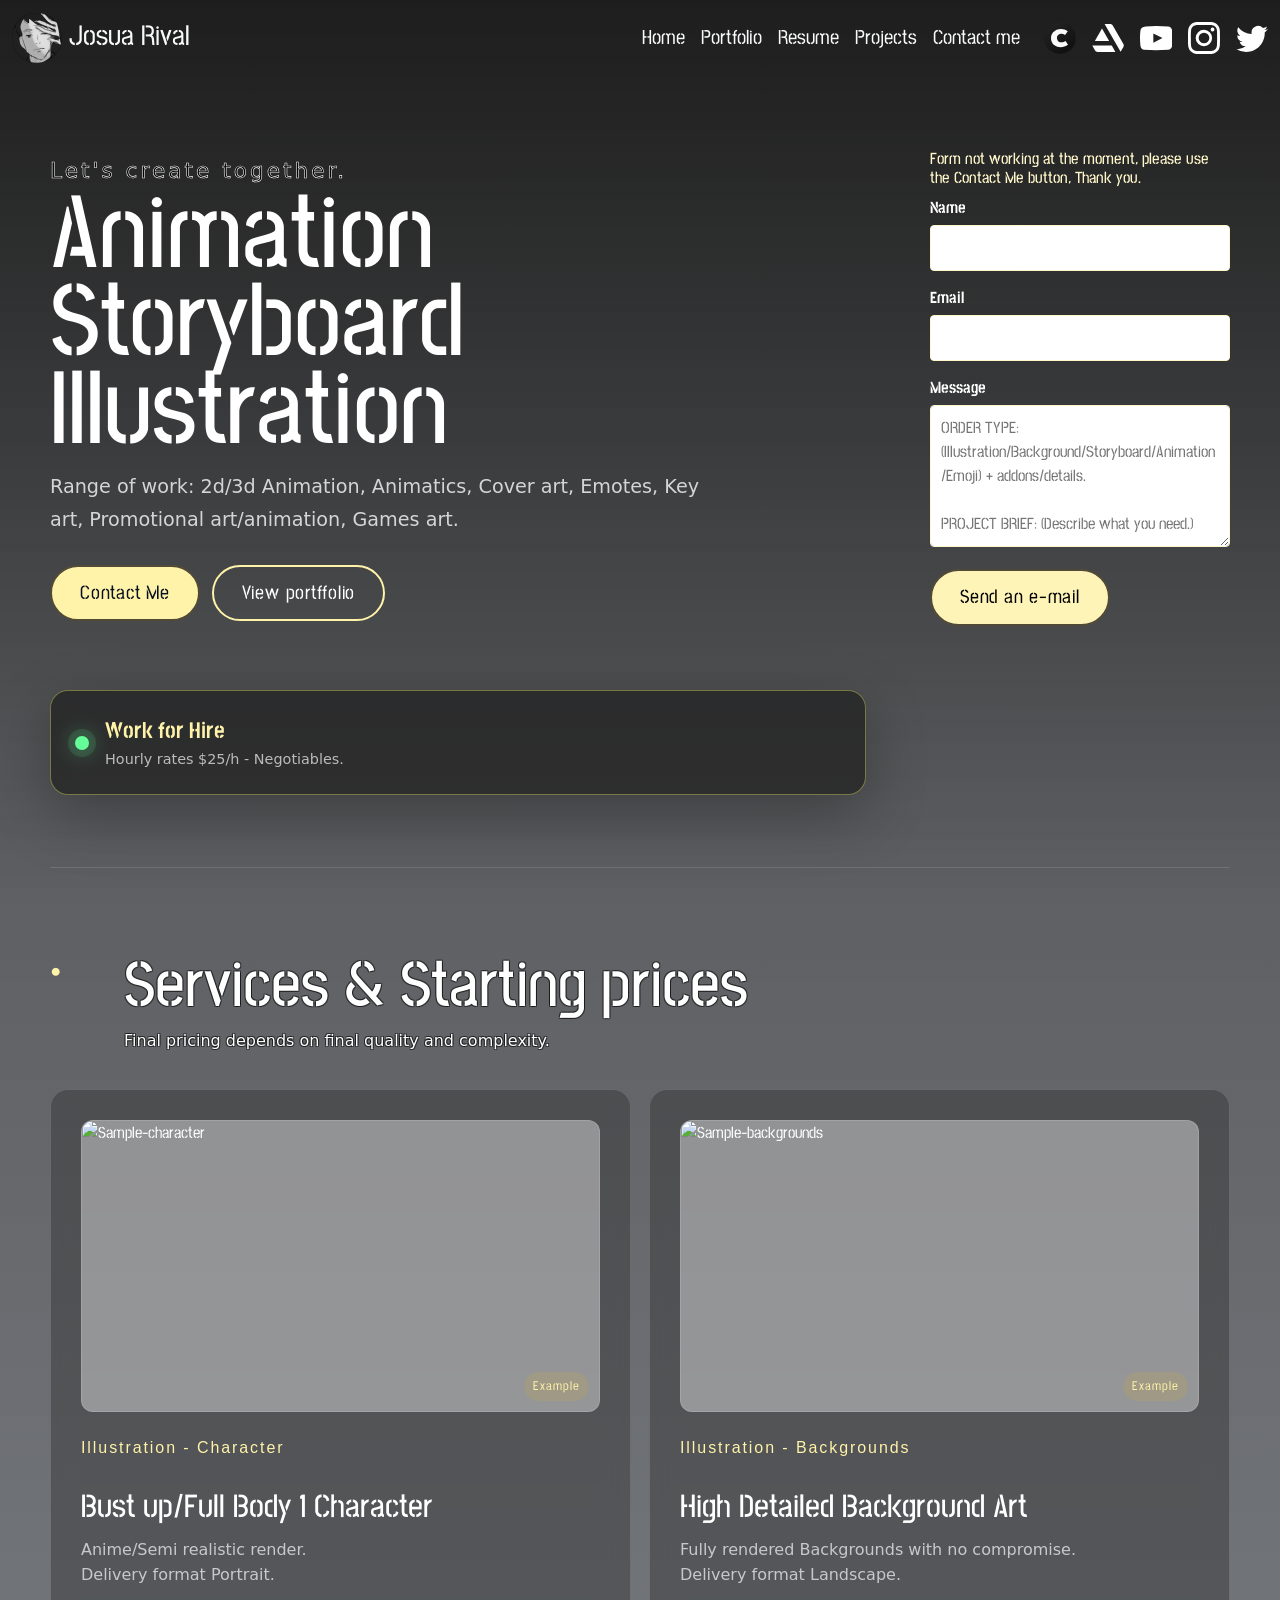
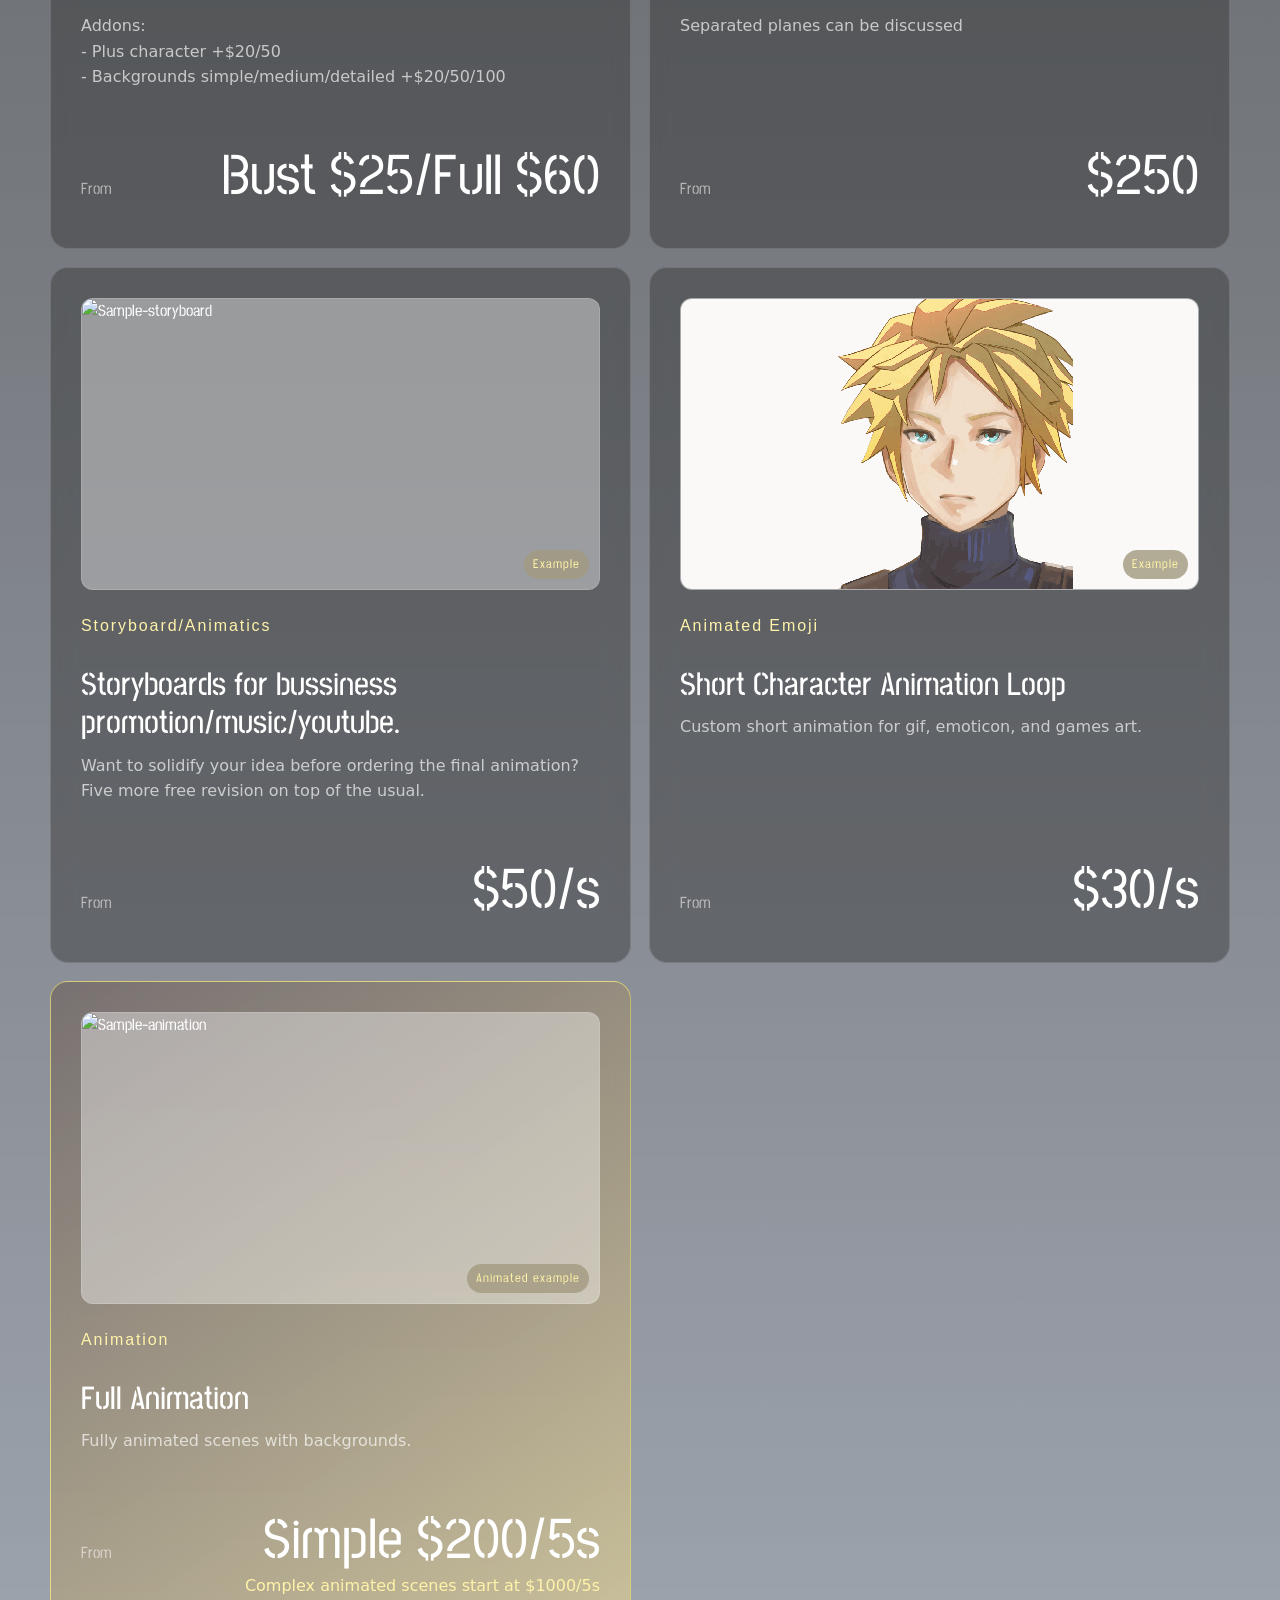
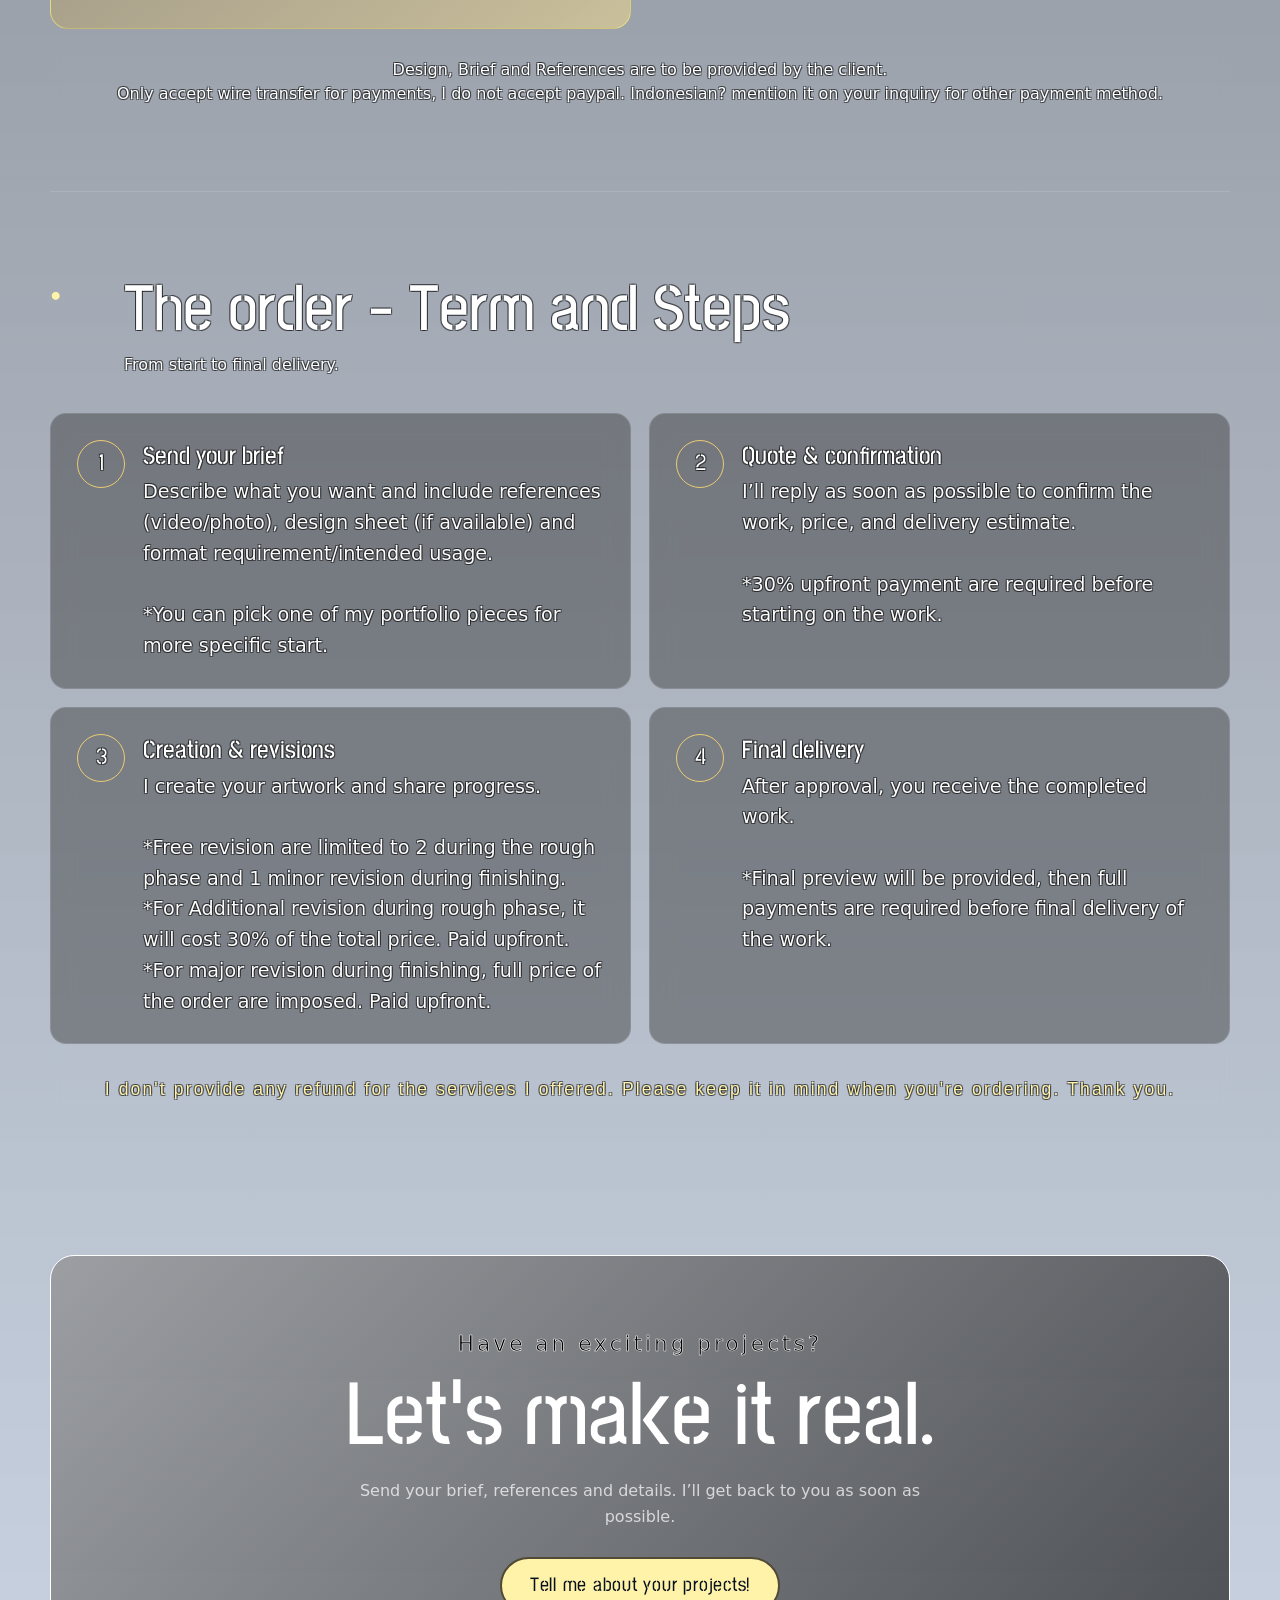
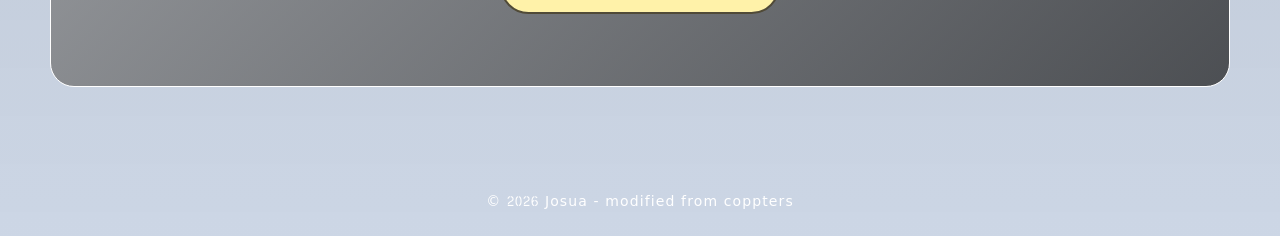
==== contact.html @ c2f98d03 "update form" ====
<!DOCTYPE html>
<html lang="en">
<head>
  <meta charset="UTF-8">
  <meta name="viewport" content="width=device-width, initial-scale=1.0">
  <meta name="description" content="Josua Portfolio.">
    <meta name="theme-color" content="#0e043c">
    <meta property="og:title" content="Josua Portfolio.">
    <meta property="og:description" content="Animation, Storyboard, Illustration.">
    <meta property="og:type" content="website">
    <meta property="og:url" content="https://josuarival.com/">
  <title>Josua Rival —  Contact Page</title>
  <link href="https://cdn.jsdelivr.net/npm/bootstrap@5.3.2/dist/css/bootstrap.min.css" rel="stylesheet"
    integrity="sha384-T3c6CoIi6uLrA9TneNEoa7RxnatzjcDSCmG1MXxSR1GAsXEV/Dwwykc2MPK8M2HN" crossorigin="anonymous">
  <link rel="preconnect" href="https://fonts.googleapis.com">
  <link rel="preconnect" href="https://fonts.gstatic.com" crossorigin>
  <link href="https://fonts.googleapis.com/css2?family=Stick+No+Bills&display=swap" rel="stylesheet">
  <link href="./style.css" rel="stylesheet">
</head>
<body>
  <div class="fantasy commission-page">
    <img class="space" alt="" aria-hidden="true">

    <nav class="navbar navbar-dark navbar-expand-lg bg-body-transparent fixed-top">
      <div class="container-fluid">
        <a class="navbar-brand text-light fs-3 user-select-none" href="index.html" aria-label="Josua home">
          <img src="./images/LOGO_2.png" alt="" class="logo"> Josua Rival
        </a>
        <button class="navbar-toggler" type="button" data-bs-toggle="collapse" data-bs-target="#navbarNavDropdown"
          aria-controls="navbarNavDropdown" aria-expanded="false" aria-label="Toggle navigation">
          <span class="navbar-toggler-icon"></span>
        </button>
        <div class="collapse navbar-collapse" id="navbarNavDropdown">
          <ul class="navbar-nav ms-auto align-items-lg-center">
            <li class="nav-item ms-auto">
                <a class="page-link nav-link active text-light fs-5" aria-current="page" href="index.html">Home</a>
              </li>
              <li class="nav-item ms-auto ">
                <a class="page-link nav-link text-light fs-5" href="portfolio.html">Portfolio</a>
              </li>
              <li class="nav-item ms-auto ">
                <a class="page-link nav-link text-light fs-5" href="resume.html">Resume</a>
              </li>
              <li class="nav-item ms-auto ">
                <a class="page-link nav-link text-light fs-5" href="project.html">Projects</a>
              </li>
          
              <li class="nav-item ms-auto ">
                <a class="page-link nav-link text-light fs-5" href="contact.html">Contact me</a>
              </li>

               <li class="nav-item ms-auto">
                <ul class="nav row-md-4 justify-content-end list-unstyled d-flex">
                 <li class="ms-3"><a class="text-body-secondary" href="https://cara.app/explore"><img src="./icon/cara.svg" alt="cara" width="32" height="32" fill="currentColor" viewBox="0 0 16 16">
                    <path d="M16 8.049c0-4.446-3.582-8.05-8-8.05C3.58 0-.002 3.603-.002 8.05c0 4.017 2.926 7.347 6.75 7.951v-5.625h-2.03V8.05H6.75V6.275c0-2.017 1.195-3.131 3.022-3.131.876 0 1.791.157 1.791.157v1.98h-1.009c-.993 0-1.303.621-1.303 1.258v1.51h2.218l-.354 2.326H9.25V16c3.824-.604 6.75-3.934 6.75-7.951z"/>
                  </svg></a></li>
                  <li class="ms-3"><a class="text-body-secondary" href="https://www.artstation.com/josua"><img src="./icon/artstation.svg" alt="artstation" width="32" height="32" fill="currentColor" viewBox="0 0 16 16">
                    <path d="M16 8.049c0-4.446-3.582-8.05-8-8.05C3.58 0-.002 3.603-.002 8.05c0 4.017 2.926 7.347 6.75 7.951v-5.625h-2.03V8.05H6.75V6.275c0-2.017 1.195-3.131 3.022-3.131.876 0 1.791.157 1.791.157v1.98h-1.009c-.993 0-1.303.621-1.303 1.258v1.51h2.218l-.354 2.326H9.25V16c3.824-.604 6.75-3.934 6.75-7.951z"/>
                  </svg></a></li>
                  <li class="ms-3">
                    <a class="text-body-secondary" href="https://www.youtube.com/@Yosu92" target="_blank" rel="noopener noreferrer">
                      <svg xmlns="http://www.w3.org/2000/svg" width="32" height="32" fill="currentColor" class="bi bi-youtube" viewBox="0 0 16 16">
                        <path d="M8.051 1.999c-1.717.011-3.437.09-5.15.234C1.165 2.327.396 3.095.234 4.158A29.74 29.74 0 0 0 0 8.06c.004 1.317.049 2.634.234 3.941.162 1.063.931 1.83 1.867 1.925a75.05 75.05 0 0 0 5.95.234c2.007-.004 4.014-.049 6.021-.234 1.064-.096 1.83-.862 1.992-1.925.188-1.307.23-2.624.234-3.941a29.74 29.74 0 0 0-.234-3.902c-.162-1.063-.928-1.831-1.992-1.926a75.05 75.05 0 0 0-6.021-.233c-.604 0-1.21 0-1.816.004zm-1.38 3.793 4.566 2.268-4.566 2.268V5.792z"/>
                      </svg>
                    </a>
                  </li>                                   
                  <li class="ms-3"><a class="text-body-secondary" href="https://www.instagram.com/yosu_anim"><svg xmlns="http://www.w3.org/2000/svg" width="32" height="32" fill="currentColor" class="bi bi-instagram" viewBox="0 0 16 16">
                    <path d="M8 0C5.829 0 5.556.01 4.703.048 3.85.088 3.269.222 2.76.42a3.917 3.917 0 0 0-1.417.923A3.927 3.927 0 0 0 .42 2.76C.222 3.268.087 3.85.048 4.7.01 5.555 0 5.827 0 8.001c0 2.172.01 2.444.048 3.297.04.852.174 1.433.372 1.942.205.526.478.972.923 1.417.444.445.89.719 1.416.923.51.198 1.09.333 1.942.372C5.555 15.99 5.827 16 8 16s2.444-.01 3.298-.048c.851-.04 1.434-.174 1.943-.372a3.916 3.916 0 0 0 1.416-.923c.445-.445.718-.891.923-1.417.197-.509.332-1.09.372-1.942C15.99 10.445 16 10.173 16 8s-.01-2.445-.048-3.299c-.04-.851-.175-1.433-.372-1.941a3.926 3.926 0 0 0-.923-1.417A3.911 3.911 0 0 0 13.24.42c-.51-.198-1.092-.333-1.943-.372C10.443.01 10.172 0 7.998 0h.003zm-.717 1.442h.718c2.136 0 2.389.007 3.232.046.78.035 1.204.166 1.486.275.373.145.64.319.92.599.28.28.453.546.598.92.11.281.24.705.275 1.485.039.843.047 1.096.047 3.231s-.008 2.389-.047 3.232c-.035.78-.166 1.203-.275 1.485a2.47 2.47 0 0 1-.599.919c-.28.28-.546.453-.92.598-.28.11-.704.24-1.485.276-.843.038-1.096.047-3.232.047s-2.39-.009-3.233-.047c-.78-.036-1.203-.166-1.485-.276a2.478 2.478 0 0 1-.92-.598 2.48 2.48 0 0 1-.6-.92c-.109-.281-.24-.705-.275-1.485-.038-.843-.046-1.096-.046-3.233 0-2.136.008-2.388.046-3.231.036-.78.166-1.204.276-1.486.145-.373.319-.64.599-.92.28-.28.546-.453.92-.598.282-.11.705-.24 1.485-.276.738-.034 1.024-.044 2.515-.045v.002zm4.988 1.328a.96.96 0 1 0 0 1.92.96.96 0 0 0 0-1.92zm-4.27 1.122a4.109 4.109 0 1 0 0 8.217 4.109 4.109 0 0 0 0-8.217zm0 1.441a2.667 2.667 0 1 1 0 5.334 2.667 2.667 0 0 1 0-5.334z"/>
                  </svg></a></li>
                  <li class="ms-3"><a class="text-body-secondary" href="https://x.com/Yosu_anim"><svg xmlns="http://www.w3.org/2000/svg" width="32" height="32" fill="currentColor" class="bi bi-twitter" viewBox="0 0 16 16">
                    <path d="M5.026 15c6.038 0 9.341-5.003 9.341-9.334 0-.14 0-.282-.006-.422A6.685 6.685 0 0 0 16 3.542a6.658 6.658 0 0 1-1.889.518 3.301 3.301 0 0 0 1.447-1.817 6.533 6.533 0 0 1-2.087.793A3.286 3.286 0 0 0 7.875 6.03a9.325 9.325 0 0 1-6.767-3.429 3.289 3.289 0 0 0 1.018 4.382A3.323 3.323 0 0 1 .64 6.575v.045a3.288 3.288 0 0 0 2.632 3.218 3.203 3.203 0 0 1-.865.115 3.23 3.23 0 0 1-.614-.057 3.283 3.283 0 0 0 3.067 2.277A6.588 6.588 0 0 1 .78 13.58a6.32 6.32 0 0 1-.78-.045A9.344 9.344 0 0 0 5.026 15z"/>
                  </svg></a></li>

                </ul>
              </li>
            </ul>
          </div>
        </div>
      </nav>

    <main class="commission-main">
      <section class="commission-hero" aria-labelledby="commission-title">
        <div>
          <p class="hero-kicker">Let's create together.</p>
          <h1 id="commission-title">Animation<br>Storyboard<br>Illustration
          </h1>
          <p class="commission-lead">Range of work: 2d/3d Animation, Animatics, Cover art, Emotes, Key art, Promotional art/animation, Games art.</p>
          <div class="commission-actions">
            <a class="commission-button commission-button-primary" href="mailto:josuarival@gmail.com" target="_blank" rel="noopener noreferrer">Contact Me</a>
            <a class="commission-button commission-button-secondary" href="portfolio.html">View portffolio</a>
          </div>
        </div>
         <form action="#" method="POST">
          <h6 style="color: #fff7ca;">Form not working at the moment, please use the Contact Me button, Thank you.</h6>

            <div class="form-group"><label>Name</label><input type="text" name="name" required></div>
            <div class="form-group"><label>Email</label><input type="email" name="email" required></div>
            <div class="form-group"><label>Message</label><textarea name="message" rows="5" placeholder="ORDER TYPE: (Illustration/Background/Storyboard/Animation/Emoji) + addons/details.
              
PROJECT BRIEF: (Describe what you need.)

REFERENCES: (Images/links)

FORMAT: aspect ratio (portrait/landscape/resolution/multiple) + file extension (jpg/png/gif/mp4)

              " required></textarea></div>
            <button onclick="alert('Form not working at the moment, please use the Contact Me button, Thank you.')">Send an e-mail</button>
          </form>
        <aside class="availability-card" aria-label="Commission availability">
          <span class="availability-dot" aria-hidden="true"></span>
          <div>
            <strong>Work for Hire</strong>
            <span>Hourly rates $25/h - Negotiables.</span>
          </div>

        </aside>

      </section>

      <section class="commission-section" aria-labelledby="services-title">
        <div class="section-heading">
          <p class="section-number">●</p>
          <div>
            <h2 id="services-title">Services & Starting prices</h2>
            <p>Final pricing depends on final quality and complexity.</p>
          </div>
        </div>

        <div class="service-grid">
          <article class="service-card">
            <div class="service-example">
              <img src="./images/Sample-character.gif" alt="Sample-character" loading="lazy">
              <span>Example</span>
            </div>
            <p class="service-label">Illustration - Character</p>
            <h3>Bust up/Full Body 1 Character</h3>
            <p>Anime/Semi realistic render. <br>Delivery format Portrait.<br><br>Addons:<br>- Plus character +$20/50<br>- Backgrounds simple/medium/detailed +$20/50/100</p>
            <div class="service-price"><span>From</span><strong>Bust $25/Full $60</strong></div>
          </article>
          <article class="service-card">
            <div class="service-example">
              <img src="./images/Sample-bg.png" alt="Sample-backgrounds" loading="lazy">
              <span>Example</span>
            </div>
            <p class="service-label">Illustration - Backgrounds</p>
            <h3>High Detailed Background Art</h3>
            <p>Fully rendered Backgrounds with no compromise. <br>Delivery format Landscape.<br><br>Separated planes can be discussed</p>
            <div class="service-price"><span>From</span><strong>$250</strong></div>
          </article>
          <article class="service-card">
            <div class="service-example">
              <img src="./images/Sample-storyboard.gif" alt="Sample-storyboard" loading="lazy">
              <span>Example</span>
            </div>
            <p class="service-label">Storyboard/Animatics</p>
            <h3>Storyboards for bussiness promotion/music/youtube.</h3>
            <p>Want to solidify your idea before ordering the final animation?<br>Five more free revision on top of the usual.</p>
            <div class="service-price"><span>From</span><strong>$50/s</strong></div>
          </article>
         
          <article class="service-card">
            <div class="service-example">
              <img src="./images/Sample-emoji.gif" alt="Sample-emoji" background-size="cover" loading="lazy">
              <span>Example</span>
            </div>
            <p class="service-label">Animated Emoji</p>
            <h3>Short Character Animation Loop</h3>
            <p>Custom short animation for gif, emoticon, and games art.</p>
            <div class="service-price"><span>From</span><strong>$30/s</strong></div>
          </article>
           <article class="service-card service-card-featured">
            <div class="service-example">
              <img src="./images/Sample-animation.gif" alt="Sample-animation" loading="lazy">
              <span>Animated example</span>
            </div>
            <p class="service-label">Animation</p>
            <h3>Full Animation</h3>
            <p>Fully animated scenes with backgrounds.</p>
            <div class="service-price"><span>From</span><strong>Simple $200/5s</strong></div>
            <p class="price-note">Complex animated scenes start at $1000/5s</p>
          </article>
        </div>

        <p class="custom-quote">Design, Brief and References are to be provided by the client. <br>Only accept wire transfer for payments, I do not accept paypal. Indonesian? mention it on your inquiry for other payment method.</p>
      </section>

      <section class="commission-section" aria-labelledby="process-title">
        <div class="section-heading">
          <p class="section-number">●</p>
          <div>
            <h2 id="process-title">The order - Term and Steps</h2>
            <p>From start to final delivery.</p>
          </div>
        </div>

        <ol class="process-grid">
          <li>
            <span>1</span>
            <div><h3>Send your brief</h3><p>Describe what you want and include references (video/photo), design sheet (if available) and format requirement/intended usage. <br><br>*You can pick one of my portfolio pieces for more specific start.</p></div>
          </li>
          <li>
            <span>2</span>
            <div><h3>Quote & confirmation</h3><p>I’ll reply as soon as possible to confirm the work, price, and delivery estimate. <br><br>*30% upfront payment are required before starting on the work.</p></div>
          </li>
          <li>
            <span>3</span>
            <div><h3>Creation & revisions</h3><p>I create your artwork and share progress. <br><br>*Free revision are limited to 2 during the rough phase and 1 minor revision during finishing. <br>*For Additional revision during rough phase, it will cost 30% of the total price. Paid upfront.<br>*For major revision during finishing, full price of the order are imposed. Paid upfront. </p></div>
          </li>
          <li>
            <span>4</span>
            <div><h3>Final delivery</h3><p>After approval, you receive the completed work. <br><br>*Final preview will be provided, then full payments are required before final delivery of the work.</p></div>
          </li>
        </ol>
        <p class="service-label2"><br>I don't provide any refund for the services I offered. Please keep it in mind when you're ordering. Thank you.</p>
      </section>


      <section class="commission-final">
        <p class="hero-kicker">Have an exciting projects?</p>
        <h2>Let’s make it real.</h2>
        <p>Send your brief, references and details. I’ll get back to you as soon as possible.</p>
        <a class="commission-button commission-button-primary" href="mailto:josuarival@gmail.com" target="_blank" rel="noopener noreferrer">Tell me about your projects!</a>
      </section>
    </main>

    <footer class="site-footer">
      <p class="site-copyright">&copy; <span class="copyright-year">2026</span> Josua - modified from coppters</p>
    </footer>
  </div>
  <script src="script.js"></script>
</body>
</html>
---- style.css ----
﻿* {
    margin: 0;
    padding: 0;
    box-sizing: border-box;
    font-family: 'Stick No Bills', sans-serif;
    color: #fff;
}

/* Page Fade-In */
body {
    opacity: 1;
    background-color: #fff;
    transition: opacity 0.25s ease-in;
    overflow-x: hidden;
}

body.fade-in {
    opacity: 1;
}

/* Fade-Out Animation */
.fade-out {
    opacity: 0;
    background-color: #000;
    transition: opacity 0.75s ease-out;
}

/* Loading Overlay */
#loading-overlay {
    position: fixed;
    width: 100%;
    height: 100%;
    background: #d8d8d8; /* Semi-transparent white */
    display: flex;
    justify-content: center;
    align-items: center;
    flex-direction: column;
    z-index: 9999; /* Ensure it's on top */
}

#loading-overlay img {
    max-width: 30%;  /* Adjust size relative to screen */
    height: auto;    /* Maintain aspect ratio */
    min-width: 100px; /* Prevent too small */
}


/* Loading Text */
#loading-overlay p {
    font-size: 32px;
    color: #fff;
    margin-top: 10px;
}



.fantasy {
    width: 100%;
    min-height: 100vh;
    background-image: linear-gradient(rgba(3, 3, 3, 0.733),rgba(97, 128, 175, 0.322));
    position: relative;
    padding: 0 5%;
    display: flex;
    align-items: center;
    justify-content: center;

}

.fantasy2 {
    width: 100%;
    min-height: 100vh;
    background-image: linear-gradient(rgba(3, 3, 3, 0.733),rgba(97, 128, 175, 0.322));
    position: relative;
    padding: 0 5%;
    display: flex;
    flex-direction: column;
    align-items: center;
    justify-content: center;

}

.gallery-page,
.profile-page {
    display: block;
}

.profile-page {
    padding: 0;
}

.site-footer {
    position: relative;
    z-index: 1;
    width: 100%;
    padding: 24px 20px;
    color: rgba(255, 255, 255, 0.62);
    text-align: center;
}

.site-copyright {
    margin: 0;
    font-size: .875rem;
    letter-spacing: .08em;
}

.site-footer-overlay {
    position: absolute;
    right: 0;
    bottom: 0;
    left: 0;
}

nav {
    width: 100%;
    position: absolute;
    top: 0;
    left: 0;
    padding: 20px 5%;
    display: flex;
    align-items: center;
    justify-content: space-between;
    z-index: 1;
}

nav p {
    color: #fff;
    font-size: 24px;
    cursor: default;
    
}

nav .logo {
    width: 50px;
    
}

nav ul li {
    list-style: none;
    display: inline-block;
    
}

nav ul li a {
    text-decoration: underline overline ;
    color: #fff;
    font-size: 17px;
    
}

.page-link {
    color: #d8d8d8;
}

.dropdown-item {
    white-space: nowrap; /* Prevents text from wrapping within each item */
    padding: 0.5rem 1rem; /* Adjusts spacing between items */
}

.dropdown-item:hover {
    color: #ffffff; /* Change text color */
    background-color: #0e043c; /* Change background color */
}


/* Optional: Adjust the width of the dropdown to fit the content */
.dropdown-menu {
    min-width: auto;
    padding: 0.5rem;
}


.content {
    text-align: center;
    width: min(920px, 100%);
    padding-bottom: 80px;
    padding-inline: 1rem;
}

p,
.project-card p,
.gallery-intro p {
    font-family: system-ui, -apple-system, BlinkMacSystemFont, "Segoe UI", sans-serif;
}

.content h1 {
    font-size: clamp(5rem, 12vw, 10rem);
    color: #fff;
    font-weight: 600;
    transition: 0.5s;
    cursor: default;
}

.content h1:hover {
    -webkit-text-stroke: 2px #fff;
    color: transparent;
}

.hero-kicker {
    margin: 0 0 .25rem;
    color: #000000;
    font-size: clamp(1rem, 2vw, 1.35rem);
    letter-spacing: .14em;
    -webkit-text-stroke: .6px #fff;
}

.intro-text {
    max-width: 760px;
    margin-inline: auto;
}

.intro-text h2 {
    font-size: clamp(1.5rem, 3vw, 2.35rem);
    text-wrap: balance;
}


.intro-text p {
    max-width: 650px;
    margin-inline: auto;
    line-height: 1.45;
}

.hero-actions {
    display: flex;
    justify-content: center;
    flex-wrap: wrap;
    gap: .8rem;
    margin-top: 1.5rem;
}

.content .hero-cta {
    text-decoration: none;
    display: inline-block;
    color: #fff;
    font-size: 1.25rem;
    border: solid 2px #fff;
    padding: 12px 36px;
    border-radius: 50px;
    margin-top: 0;
    transition: transform .2s ease, background-color .2s ease, border-color .2s ease;
}

.content .hero-cta-primary {
    color: #000;
    border-color: #504a37;
    background: #fff2a9;
}

.content .hero-cta:hover,
.content .hero-cta:focus-visible {
    transform: translateY(-2px);
    border-color: #fff2a9;
    outline: none;
}

.content .hero-cta-secondary:hover,
.content .hero-cta-secondary:focus-visible {
    background: rgba(114, 221, 255, .14);
}

.bg-gif {
    position: absolute;
    top: 0;
    left: 0;
    width: 100%;
    height: 100%;
    object-fit: cover;
    z-index: -1;
}

.intro-text h2 {
    opacity: 0;
    animation: fadeIn 200ms forwards;
}
.intro-text p {
    font-size: 20px;
    opacity: 0;
    animation: fadeIn 300ms forwards 15ms;
}

.skills {
    padding: 1rem 1rem;
}

.skill {
    margin-bottom: 1rem;
    font-size: 20px;
}

.progress-bar {
    width: 100%;
    background: #363c04;
    height: 10px;
    border-radius: 5px;
}

.progress {
    height: 100%;
    background-color: #fff2a9;
    border-radius: 5px;
}


@keyframes fadeIn {
    from { opacity: 0; }
    to { opacity: 1; }
}




.nav-link:hover {
      border: 1px solid rgba(255,255,255,.2);
      border-radius: 8px;
  background-color: #807f7f;
  color: #000;
}

.nav-link:active {
       border: 1px solid rgba(255,255,255,.2);
      border-radius: 8px;
  background-color: #acacacab;
  color: #000;
}


.space {
    position: absolute;
    top: 0;
    right: 0;
    bottom: 0;
    z-index: -1;
}

.profile-picture {
    height: 100px;
    border-radius: 70%;
}

.project-section {
      padding-bottom: 120px; /* Leave space for footer */
    }

    .sg-section2 {
      padding-bottom: 30px; /* Leave space for footer */
    }

    .project-wrap {
      aspect-ratio: 16 / 9;
      min-width: 480px;
      margin-inline: auto;
      display: grid;
      justify-content: center;
      grid-template-columns: repeat(2, 1fr);
      gap: var(--card-gap);
      padding: 0 10px;
    }
    .project-wrap2 {
      padding-top: 100px;
      justify-content: center;
      height: 480px;
      margin-inline: auto;
      display: flex;
    }
  

  @media (max-width: 480px) {
        .project-wrap2 {
        height: 360px;
        }
    }




    .project-card {
      background: rgba(255, 255, 255, 0.08);
      border-radius: 10px;
      padding: 1rem;
      text-align: center;
      backdrop-filter: blur(6px);
      border: 1px solid rgba(255,255,255,0.15);
      transition: transform .2s ease, box-shadow .2s ease;
      align-self: flex-start;
      
    }

    .project-card2 {
      aspect-ratio: 16 / 9;

      padding: .3rem;
      text-align: center;
      backdrop-filter: blur(6px);
    }


    .project-card:hover {
      transform: translateY(-5px);
      box-shadow: 0 6px 14px rgba(0,0,0,0.4);
    }

    .project-card img {
      width: 100%;
      height: 180px;
      object-fit: cover;
      border-radius: 10px;
      margin-bottom: 0.75rem;
    }

    .project-card h2 {
      font-size: 1.5rem;
      font-weight: 400;
      color: #fff;
      margin-bottom: 0.5rem;
    }

    .project-card p {
      font-size: 0.95rem;
      color: #ccc;
      line-height: 1.4;
      margin-bottom: 1rem;
    }

    .project-card a.btn {
      font-size: 0.9rem;
      padding: 8px 20px;
      border-radius: 30px;
    }

    iframe {
      aspect-ratio: 16 / 9;
      justify-content: center;
      border-radius: 10px;
      border: none;
    }

    /* === Footer (always bottom) === */
    .footer {
      width: 100%;
      text-align: center;
      color: #ccc;
      padding: 12px 0;
      font-size: 0.9rem;
    }

.custom-box {
    width: 100%;
    height: 400px;
    border-radius: 10px;
    padding: 20px;
    margin: auto;
}



@media (min-aspect-ratio: 16/9){
    .bg-gif,
    .space {
        position: absolute;
        width: 100%;
        height: 100%;
        object-fit: cover;
    }
}

@media (max-aspect-ratio: 16/9){
    .bg-gif,
    .space {
        width: auto;
        height: 100vh;
        object-fit: cover;
    }
}

/* ====== MOBILE VIEW (max-width: 680px) ====== */
@media (max-width: 680px){
    .bg-gif {
        object-fit: none;
        object-position: 30%;
        width: 100%;
    }

    .space {
        position: absolute;
        width: 100%;
        height: 100%;
        object-fit: cover;
    }

    nav .logo {
        width: 50px;
    }

    .content h1 {
        font-size: clamp(4.5rem, 25vw, 7.5rem);
        color: #fff;
        font-weight: 600;
        transition: 0.5s;
        cursor: default;
    }

    .dropdown-item {
        display: block;
        padding: 0.5rem 1rem;
        width: 100%;
    }

    .video-container {
        padding-bottom: 25%;
        padding-top: 25%;
    }

    iframe {
        height: 240px;
    }

    /* Make Ocean button smaller on mobile */
    .nav-img-btn {
        height: 28px !important;
    }

    .hero-actions {
        flex-direction: column;
        align-items: stretch;
        max-width: 280px;
        margin-inline: auto;
        margin-top: 1rem;
    }

    .content .hero-cta {
        width: 100%;
        padding: 10px 24px;
    }
}

.gallery-intro {
    max-width: 720px;
    margin-bottom: 2rem;
}

.gallery-intro h1 {
    font-size: clamp(3.5rem, 8vw, 6rem);
    line-height: .9;
    margin-bottom: .75rem;
}

.gallery-intro > p:last-child {
    color: rgba(255, 255, 255, .78);
    font-size: 1rem;
    line-height: 1.6;
}

/* ====== OCEAN BUTTON BASE STYLE ====== */
.nav-img-btn {
    height: 36px; /* match nav link height */
    width: auto;
    display: block;
    border-radius: 6px;
    transition: transform 0.2s ease, box-shadow 0.2s ease;
}

.nav-img-btn:hover {
    transform: scale(1.05);
    box-shadow: 0 0 8px rgba(255, 251, 0, 0.6);
}

a:focus-visible,
button:focus-visible,
[role="button"]:focus-visible {
    outline: 3px solid #fff2a9;
    outline-offset: 4px;
}

@media (prefers-reduced-motion: reduce) {
    *,
    *::before,
    *::after {
        animation-duration: .01ms !important;
        animation-iteration-count: 1 !important;
        scroll-behavior: auto !important;
        transition-duration: .01ms !important;
    }

    .bg-gif,
    .space {
        animation-play-state: paused;
    }
}

/* ====== TABLET & DESKTOP RESPONSIVE ====== */
@media (max-width: 992px){
    .navbar-collapse {
        margin-top: .75rem;
        padding: 1rem;
        border: 1px solid rgba(255, 255, 255, .14);
        border-radius: 12px;
        background: rgba(46, 46, 46, 0.94);
        backdrop-filter: blur(12px);
    }

    .nav-img-btn {
        height: 32px;
    }
}

@media (min-width: 993px){
    .nav-img-btn {
        height: 36px;
    }
}

/* ====== COMMISSION PAGE ====== */
.commission-page {
    display: block;
    padding: 0;
}

.commission-page::before {
    content: "";
    position: fixed;
    inset: 0;
    z-index: -1;
    background:
  
        linear-gradient(rgba(44, 44, 44, 0.72), rgba(255, 255, 255, 0.384));
}

.commission-main {
    width: min(1180px, calc(100% - 40px));
    margin-inline: auto;
    padding: 150px 0 80px;
}

.commission-main2 {
    width: min(1780px, calc(100% - 40px));
    margin-inline: auto;
    padding: 185px 0 0px;
}


.commission-hero {
    min-height: 460px;
    display: grid;
    grid-template-columns: minmax(0, 1fr) 300px;
    align-items: center;
    gap: 64px;
    padding-bottom: 72px;
}


.commission-hero h1 {
    max-width: 780px;
    margin: .2rem 0 1rem;
    font-size: clamp(4rem, 8vw, 7.5rem);
    line-height: .86;
    text-wrap: balance;
}

.commission-lead {
    max-width: 680px;
    color: rgba(255, 255, 255, .78);
    font-size: clamp(1rem, 1.8vw, 1.2rem);
    line-height: 1.7;
}

.commission-actions {
    display: flex;
    flex-wrap: wrap;
    gap: 12px;
    margin-top: 28px;
}

.commission-button {
    display: inline-flex;
    min-height: 50px;
    align-items: center;
    justify-content: center;
    padding: 12px 28px;
    border: 2px solid #fff2a9;
    border-radius: 999px;
    color: #fff;
    
    font-size: 1.2rem;
    letter-spacing: .04em;
    text-decoration: none;
    transition: transform .2s ease, background-color .2s ease;
}

.commission-button:hover,
.commission-button:focus-visible {
    color: #fff;
    transform: translateY(-2px);
}

.commission-button-primary {
    color: #07101f;
        border-color: #504a37;

    background: #fff2a9;
}

.commission-button-primary:hover,
.commission-button-primary:focus-visible {
    color: #1f1007;
    background: #fff7ca;
}

.availability-card {
    display: flex;
    align-items: center;
    gap: 16px;
    padding: 24px;
    border: 1px solid rgba(255, 253, 114, 0.36);
    border-radius: 18px;
    background: rgba(31, 31, 31, 0.72);
    box-shadow: 0 20px 60px rgba(0, 0, 0, .28);
    backdrop-filter: blur(12px);
}

.availability-card strong,
.availability-card span {
    display: block;
}

.availability-card strong {
    color: #fff2a9;
    font-size: 1.4rem;
}

.availability-card span {
    color: rgba(255, 255, 255, .68);
    font-family: system-ui, sans-serif;
    font-size: .9rem;
}

.availability-dot {
    width: 14px;
    height: 14px;
    flex: 0 0 auto;
    border-radius: 50%;
    background: #65ff9a;
    box-shadow: 0 0 0 7px rgba(101, 255, 154, .12), 0 0 22px rgba(101, 255, 154, .7);
}

.commission-section {
    padding: 80px 0;
    border-top: 1px solid rgba(255, 255, 255, .12);
}

.section-heading {
    display: grid;
    grid-template-columns: 54px 1fr;
    gap: 20px;
    align-items: start;
    margin-bottom: 36px;
}

.section-heading h2 {
    margin: 0;
    text-shadow: -1px -1px 0 #00000077, 1px -1px 0 #00000077, -1px 1px 0 #00000077, 1px 1px 0 #00000077;
    font-size: clamp(2.5rem, 5vw, 4rem);
}

.section-heading p:not(.section-number) {
    margin: .25rem 0 0;
    text-shadow: -1px -1px 0 #00000077, 1px -1px 0 #00000077, -1px 1px 0 #00000077, 1px 1px 0 #00000077;
    color: rgb(255, 255, 255);
}

.section-number {
    margin: 9px 0 0;
    color: #fff2a9;
    font-family: "Bebas Neue", sans-serif;
    font-size: 1.15rem;
    letter-spacing: .1em;
}

.service-grid {
    display: grid;
    grid-template-columns: repeat(2, minmax(0, 1fr));
    gap: 18px;
}

.service-card {
    position: relative;
    min-height: 310px;
    display: flex;
    flex-direction: column;
    padding: 30px;
    overflow: hidden;
    border: 1px solid rgba(255, 255, 255, .15);
    border-radius: 18px;
    background: rgba(48, 48, 48, 0.425);
    backdrop-filter: blur(12px);
}

.service-example {
    position: relative;
    width: 100%;
    aspect-ratio: 16 / 9;
    margin-bottom: 24px;
    overflow: hidden;
    border: 1px solid rgba(255, 255, 255, .14);
    border-radius: 12px;
    background: #ffffff63;
}

.service-example img {
    width: 100%;
    height: 100%;
    display: block;
    object-fit: cover;
    image-rendering: pixelated;
}

.service-example-pixel img {
    object-fit: contain;
    padding: 14px;
}

.service-example span {
    position: absolute;
    right: 10px;
    bottom: 10px;
    padding: 5px 9px;
    border-radius: 999px;
    background: rgba(163, 154, 130, 0.82);
    color: #fff2a9;
    font-size: .78rem;
    letter-spacing: .08em;
}

.service-card-featured {
    border-color: rgba(255, 241, 114, 0.55);
    background: linear-gradient(145deg, rgba(114, 103, 101, 0.76), rgba(219, 203, 148, 0.72));
}

.service-label {
    margin: 0 0 28px;
    color: #fff2a9;
    font-family: "Bebas Neue", sans-serif;
    
    letter-spacing: .12em;
}

.service-label2 {
    margin: 0 0 28px;
    color: #fff2a9;
    text-align: center;
    font-family: "Bebas Neue", sans-serif;
 text-shadow: -1px -1px 0 #00000077, 1px -1px 0 #00000077, -1px 1px 0 #00000077, 1px 1px 0 #00000077;
 font-size: 1.1rem;
 backdrop-filter: blur(5px); 
 border-radius:18px; 
 padding:5px;
    letter-spacing: .12em;
}

.service-card h3 {
    margin-bottom: 10px;
    font-size: 2rem;
}

.service-card > p:not(.service-label):not(.price-note) {
    max-width: 500px;
    color: rgba(255, 255, 255, .68);
    line-height: 1.6;
}

.service-price {
    display: flex;
    align-items: baseline;
    justify-content: space-between;
    gap: 12px;
    margin-top: auto;
    padding-top: 28px;
}

.service-price span {
    color: rgba(255, 255, 255, .55);
}

.service-price strong {
    color: #fff;
    font-size: 3.5rem;
    font-weight: 400;
}

.price-note {
    margin: -8px 0 0;
    color: #fff2a9;
    text-align: right;
}

.custom-quote {
    margin: 24px 0 0;
    color: rgb(255, 255, 255);
    text-shadow: -1px -1px 0 #00000077, 1px -1px 0 #00000077, -1px 1px 0 #00000077, 1px 1px 0 #00000077;
    text-align: center;
     backdrop-filter: blur(5px); 
 border-radius:18px; 
 padding:5px;
}

.process-grid {
    display: grid;
    grid-template-columns: repeat(2, minmax(0, 1fr));
    gap: 18px;
    margin: 0;
    padding: 0;
    list-style: none;
}

.process-grid li {
    display: grid;
    grid-template-columns: 48px 1fr;
    gap: 18px;
    padding: 26px;
    border: 1px solid rgba(255, 255, 255, .12);
    border-radius: 16px;
      background: rgba(48, 48, 48, 0.425);
    backdrop-filter: blur(12px);
}

.process-grid li > span {
    width: 48px;
    height: 48px;
    display: grid;
    place-items: center;
    border: 1px solid rgba(255, 217, 114, 0.842);
    text-shadow: -1px -1px 0 #00000077, 1px -1px 0 #00000077, -1px 1px 0 #00000077, 1px 1px 0 #00000077;
    border-radius: 50%;
    color: #fff;
    font-size: 1.4rem;
}

.process-grid h3 {
    margin: 2px 0 6px;
    font-size: 1.55rem;
   text-shadow: -1px -1px 0 #00000077, 1px -1px 0 #00000077, -1px 1px 0 #00000077, 1px 1px 0 #00000077;

}

.process-grid p {
    margin: 0;
    color: rgb(252, 252, 252);
    line-height: 1.6;
     font-size: 1.2rem;
     text-shadow: -1px -1px 0 #00000077, 1px -1px 0 #00000077, -1px 1px 0 #00000077, 1px 1px 0 #00000077;
}

.terms-grid {
    display: grid;
    grid-template-columns: repeat(4, minmax(0, 1fr));
    gap: 14px;
}

.terms-grid article {
    padding: 24px;
    border-top: 2px solid #fff2a9;
    background: rgba(32, 32, 32, 0.52);
}

.terms-grid h3 {
    font-size: 1.55rem;
}

.terms-grid p {
    margin: 0;
    color: rgba(255, 255, 255, .65);
    line-height: 1.6;
}

.commission-final {
    margin-top: 40px;
    padding: 72px 30px;
    border: 1px solid #fff;
    border-radius: 24px;
    background: linear-gradient(135deg, rgba(143, 143, 143, 0.72), rgba(29, 29, 29, 0.72));
    text-align: center;
}

.commission-final h2 {
    font-size: clamp(3rem, 7vw, 5.5rem);
}

.commission-final > p:not(.hero-kicker) {
    max-width: 600px;
    margin: 0 auto 28px;
    color: rgba(255, 255, 255, .72);
    line-height: 1.6;
}

@media (max-width: 900px) {
    .commission-main {
        padding-top: 120px;
    }

    .commission-hero {
        min-height: auto;
        grid-template-columns: 1fr;
        gap: 32px;
    }

    .availability-card {
        max-width: 380px;
    }

    .terms-grid {
        grid-template-columns: repeat(2, minmax(0, 1fr));
    }
}

@media (max-width: 620px) {
    .commission-main {
        width: min(100% - 28px, 1180px);
        padding-bottom: 50px;
    }

    .commission-hero {
        padding-bottom: 56px;
    }

    .commission-hero h1 {
        font-size: clamp(3.5rem, 19vw, 5.5rem);
    }

    .commission-actions {
        display: grid;
    }

    .service-grid,
    .process-grid,
    .terms-grid {
        grid-template-columns: 1fr;
    }

    .commission-section {
        padding: 56px 0;
    }

    .section-heading {
        grid-template-columns: 40px 1fr;
        gap: 10px;
    }

    .service-card {
        min-height: 280px;
        padding: 24px;
    }

    .process-grid li {
        grid-template-columns: 40px 1fr;
        padding: 22px;
    }

    .process-grid li > span {
        width: 40px;
        height: 40px;
    }

    .commission-final {
        padding: 56px 20px;
    }
}

/* ====== PROFILE REDESIGN ====== */
.profile-main { width:min(1180px,calc(100% - 40px)); margin-inline:auto; padding:150px 0 80px; }
.profile-hero { min-height:570px; display:grid; grid-template-columns:minmax(300px,.82fr) minmax(0,1.18fr); align-items:center; gap:clamp(48px,8vw,110px); padding-bottom:80px; }
.profile-portrait-wrap { position:relative; width:min(100%,430px); aspect-ratio:1; display:grid; place-items:center; margin-inline:auto; }
.profile-portrait-wrap::before { inset:4%; }
.profile-portrait-wrap::after { inset:14%; border-style:dashed; }

.profile-portrait { position:relative; z-index:1; width:68%; aspect-ratio:1; border:2px solid rgba(234, 255, 114, 0.65); border-radius:50%; object-fit:cover; image-rendering:pixelated; box-shadow:0 0 0 3px rgba(255, 229, 114, 0.06),0 30px 80px rgba(0,0,0,.45); }
.profile-availability { position:absolute; right:2%; bottom:10%; z-index:2; display:inline-flex; align-items:center; gap:8px; padding:10px 15px; border:1px solid rgba(101,255,154,.35); border-radius:999px; background:rgba(54, 54, 54, 0.9); color:#d8ffe5; font-family:system-ui,sans-serif; font-size:.82rem; }
.profile-availability i { width:9px; height:9px; border-radius:50%; background:#65ff7a; box-shadow:0 0 12px rgba(101,255,154,.85); }
.profile-intro h1 { margin:.2rem 0 .8rem; font-size:clamp(5rem,10vw,9rem); line-height:.76; }
.profile-roles { color:#fff2a9; font-family:"Bebas Neue",sans-serif; font-size:clamp(1.15rem,2vw,1.55rem); letter-spacing:.06em; }
.profile-lead { max-width:650px; color:rgba(255,255,255,.76); font-size:1.08rem; line-height:1.75; }
.profile-actions { display:flex; flex-wrap:wrap; gap:12px; margin-top:28px; }
.profile-section { padding:80px 0; border-top:1px solid rgba(255,255,255,.12); }
.profile-story-grid { display:grid; grid-template-columns:100.85fr 1.15fr; gap:clamp(36px,7vw,90px); backdrop-filter: blur(5px); border-radius:18px; padding: 25px; background: #00000015;}
.profile-story-lead { margin:0; color:#fff; font-family:"Bebas Neue",sans-serif; font-size:clamp(2rem,4vw,3.5rem); line-height:1.08; }
.profile-story-copy p { margin:0 0 1.2rem; color:rgb(255, 255, 255); font-size:1.04rem; line-height:1.8; text-align: right; text-shadow: -1px -1px 0 #00000077, 1px -1px 0 #00000077, -1px 1px 0 #00000077, 1px 1px 0 #00000077; }
.expertise-grid { display:grid; grid-template-columns:repeat(3,minmax(0,1fr)); gap:16px; }
.expertise-card { min-height:20px; display:flex; flex-direction:column; padding:28px; border:1px solid rgba(255, 255, 255, 0.14); border-radius:18px;     background: rgba(48, 48, 48, 0.26);
    backdrop-filter: blur(12px); transition:transform .2s ease,border-color .2s ease; }
.expertise-card:hover { transform:translateY(-4px); border-color:rgba(255, 241, 114, 0.5); }
.expertise-index,.detail-label { color:#fff4b8; letter-spacing:.1em; }
.expertise-card h3 { margin:auto 0 12px; font-size:2rem; }
.expertise-card p,.profile-details-grid article>p:last-child { margin:0; color:rgba(255, 255, 255, 0.925); line-height:1.65; text-shadow: -1px -1px 0 #00000077, 1px -1px 0 #00000077, -1px 1px 0 #00000077, 1px 1px 0 #00000077; }
.profile-details-grid { display:grid; grid-template-columns:repeat(3,minmax(0,1fr)); gap:1px; overflow:hidden; border:1px solid rgba(255,255,255,.13); border-radius:18px; background:#555555de; }
.profile-details-grid article { min-height:230px; padding:28px; background:rgb(34, 34, 34); }
.profile-details-grid h3 { margin:30px 0 10px; font-size:1.75rem; }
.profile-final { display:flex; align-items:center; justify-content:space-between; gap:30px; margin-top:40px; padding:52px; border:1px solid rgba(255, 255, 255, 0.35); border-radius:24px; background:#4e4e4e; }
.profile-final h2 { margin:0; font-size:clamp(2.8rem,6vw,5rem); }
@media(max-width:900px){.profile-main{padding-top:120px}.profile-hero{grid-template-columns:1fr;gap:38px;text-align:center}.profile-portrait-wrap{width:min(82vw,390px)}.profile-lead{margin-inline:auto}.profile-actions{justify-content:center}.expertise-grid,.profile-details-grid{grid-template-columns:1fr}.expertise-card,.profile-details-grid article{min-height:220px}}
@media(max-width:620px){.profile-main{width:min(100% - 28px,1180px);padding-bottom:50px}.profile-hero{padding-bottom:56px}.profile-intro h1{font-size:clamp(4.7rem,23vw,7rem)}.profile-availability{right:0;bottom:4%;font-size:.72rem}.profile-actions{display:grid}.profile-section{padding:56px 0}.profile-story-grid{grid-template-columns:1fr;gap:24px}.profile-final{display:block;padding:36px 24px;text-align:center}.profile-final .commission-button{width:100%;margin-top:22px}}
.profile-story-copy h3 { text-shadow: -1px -1px 0 #00000077, 1px -1px 0 #00000077, -1px 1px 0 #00000077, 1px 1px 0 #00000077; }
 .form-group { margin-bottom: 15px; }
        label { display: block; margin-bottom: 5px; font-weight: bold; }
        input, textarea { width: 100%; padding: 10px; border: 1px solid #fff7ca; border-radius: 4px;         
            color: black; 
 }
        button { 
            min-height: 50px;
    align-items: center;
    justify-content: center;
    padding: 12px 28px;
    border: 2px solid #fff2a9;
    border-radius: 999px;
            background-color: #fff4b8; 
            color: black; 
           font-size: 1.2rem;
    letter-spacing: .04em;
    text-decoration: none;
        border-color: #504a37;

    transition: transform .2s ease, background-color .2s ease;
        }
        button:hover { background-color: #fff7ca; transform: translateY(-2px); }
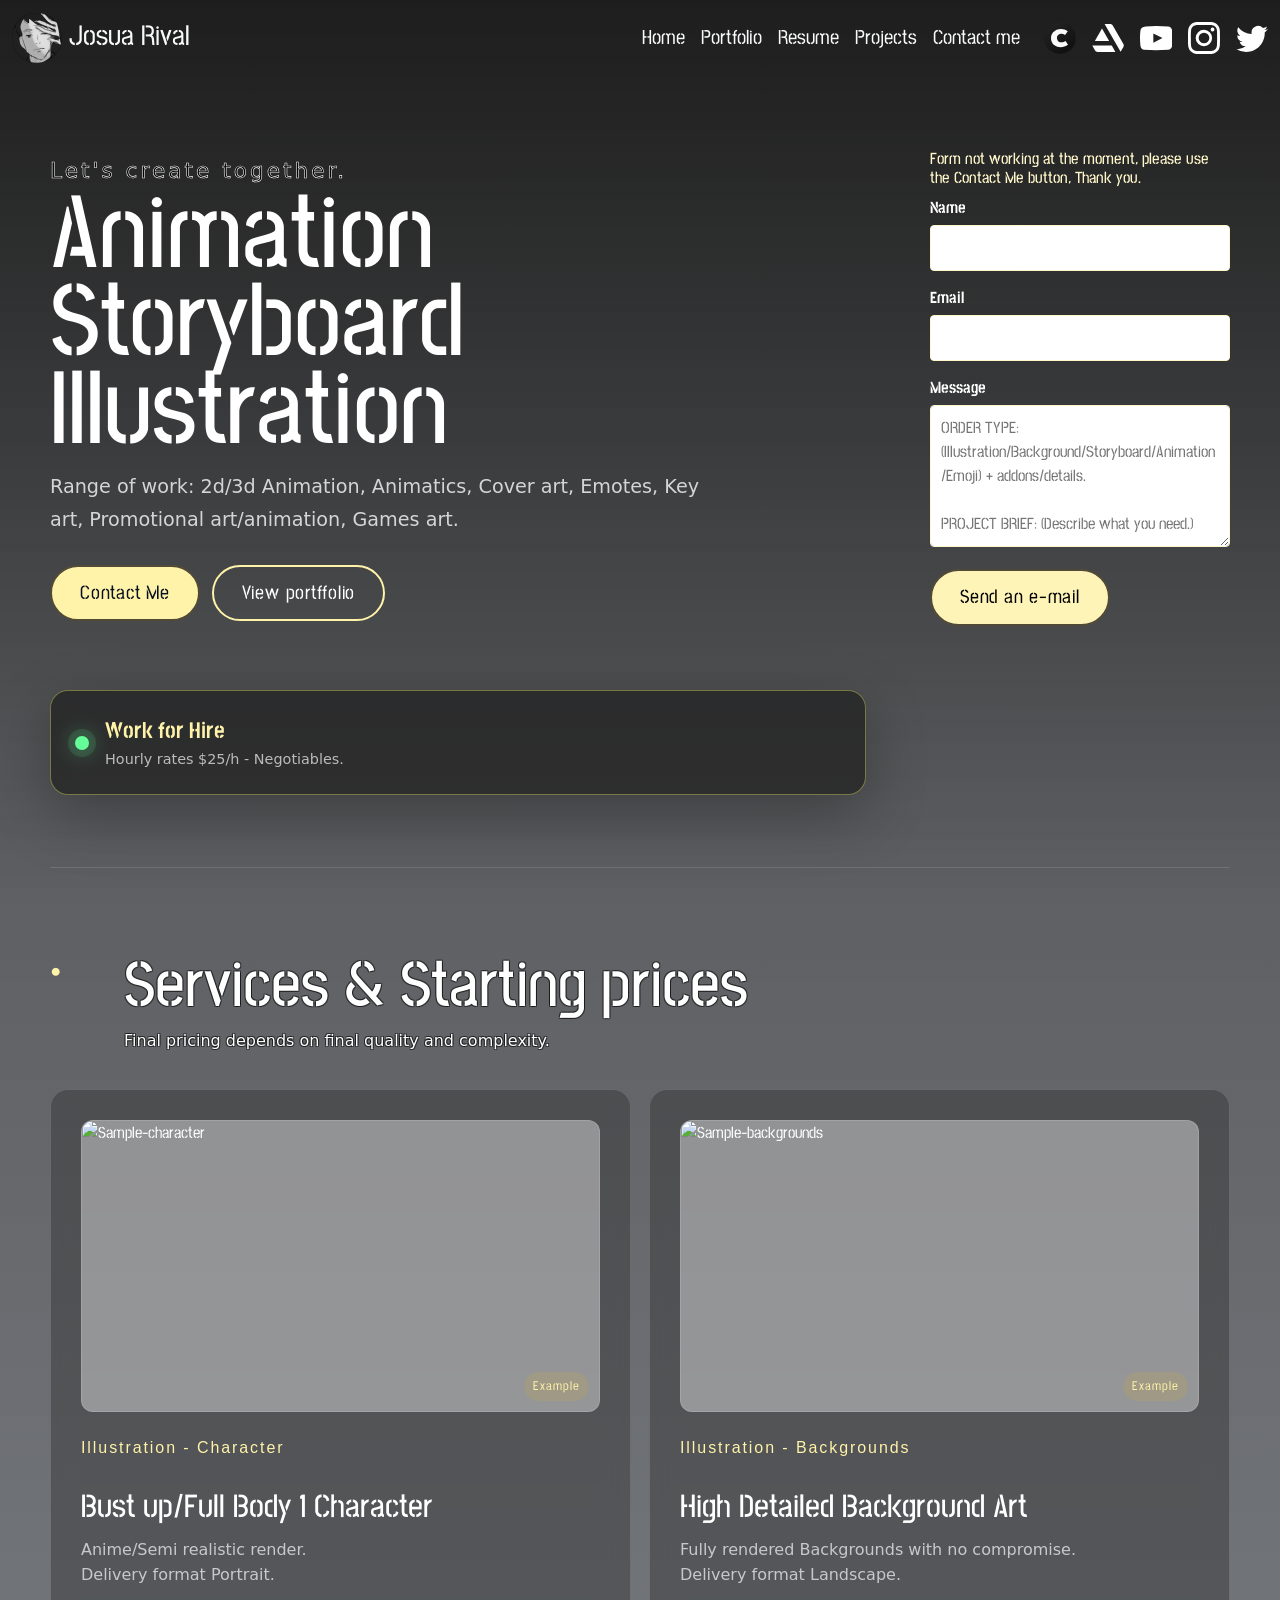
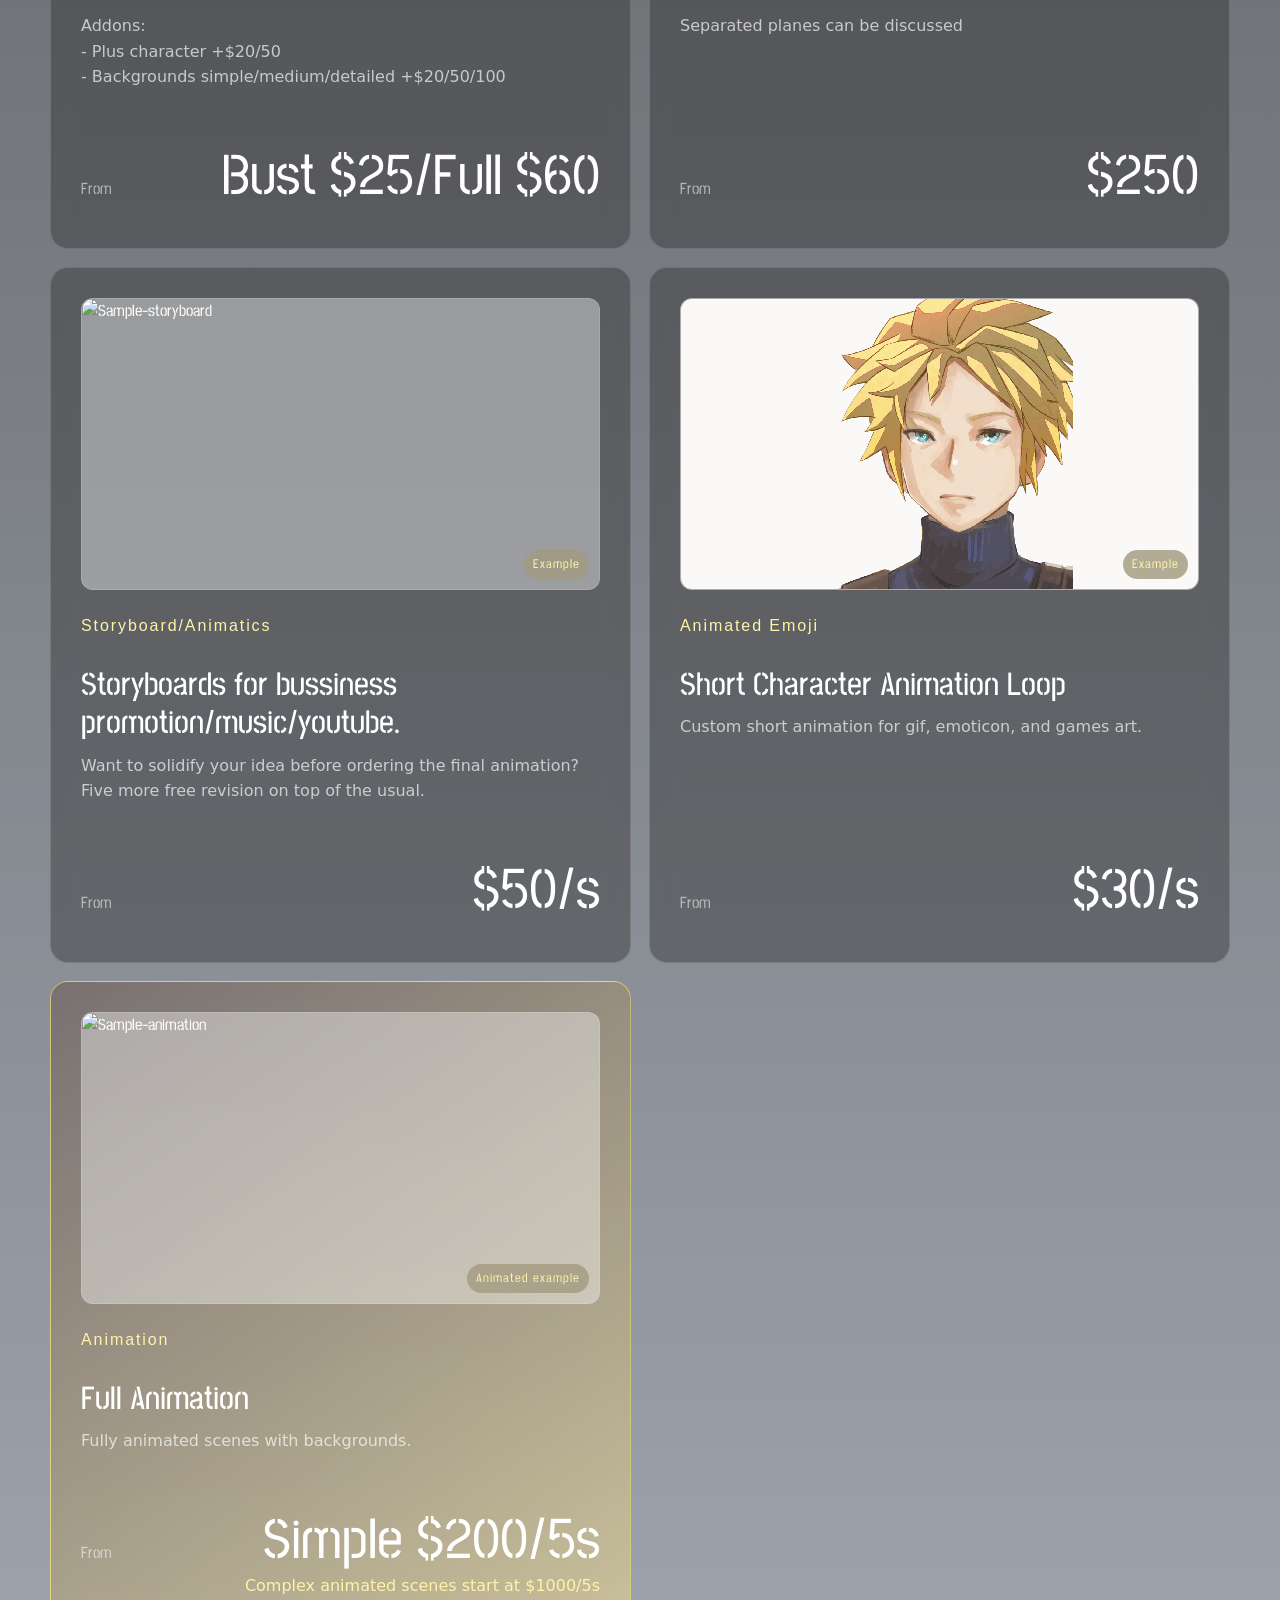
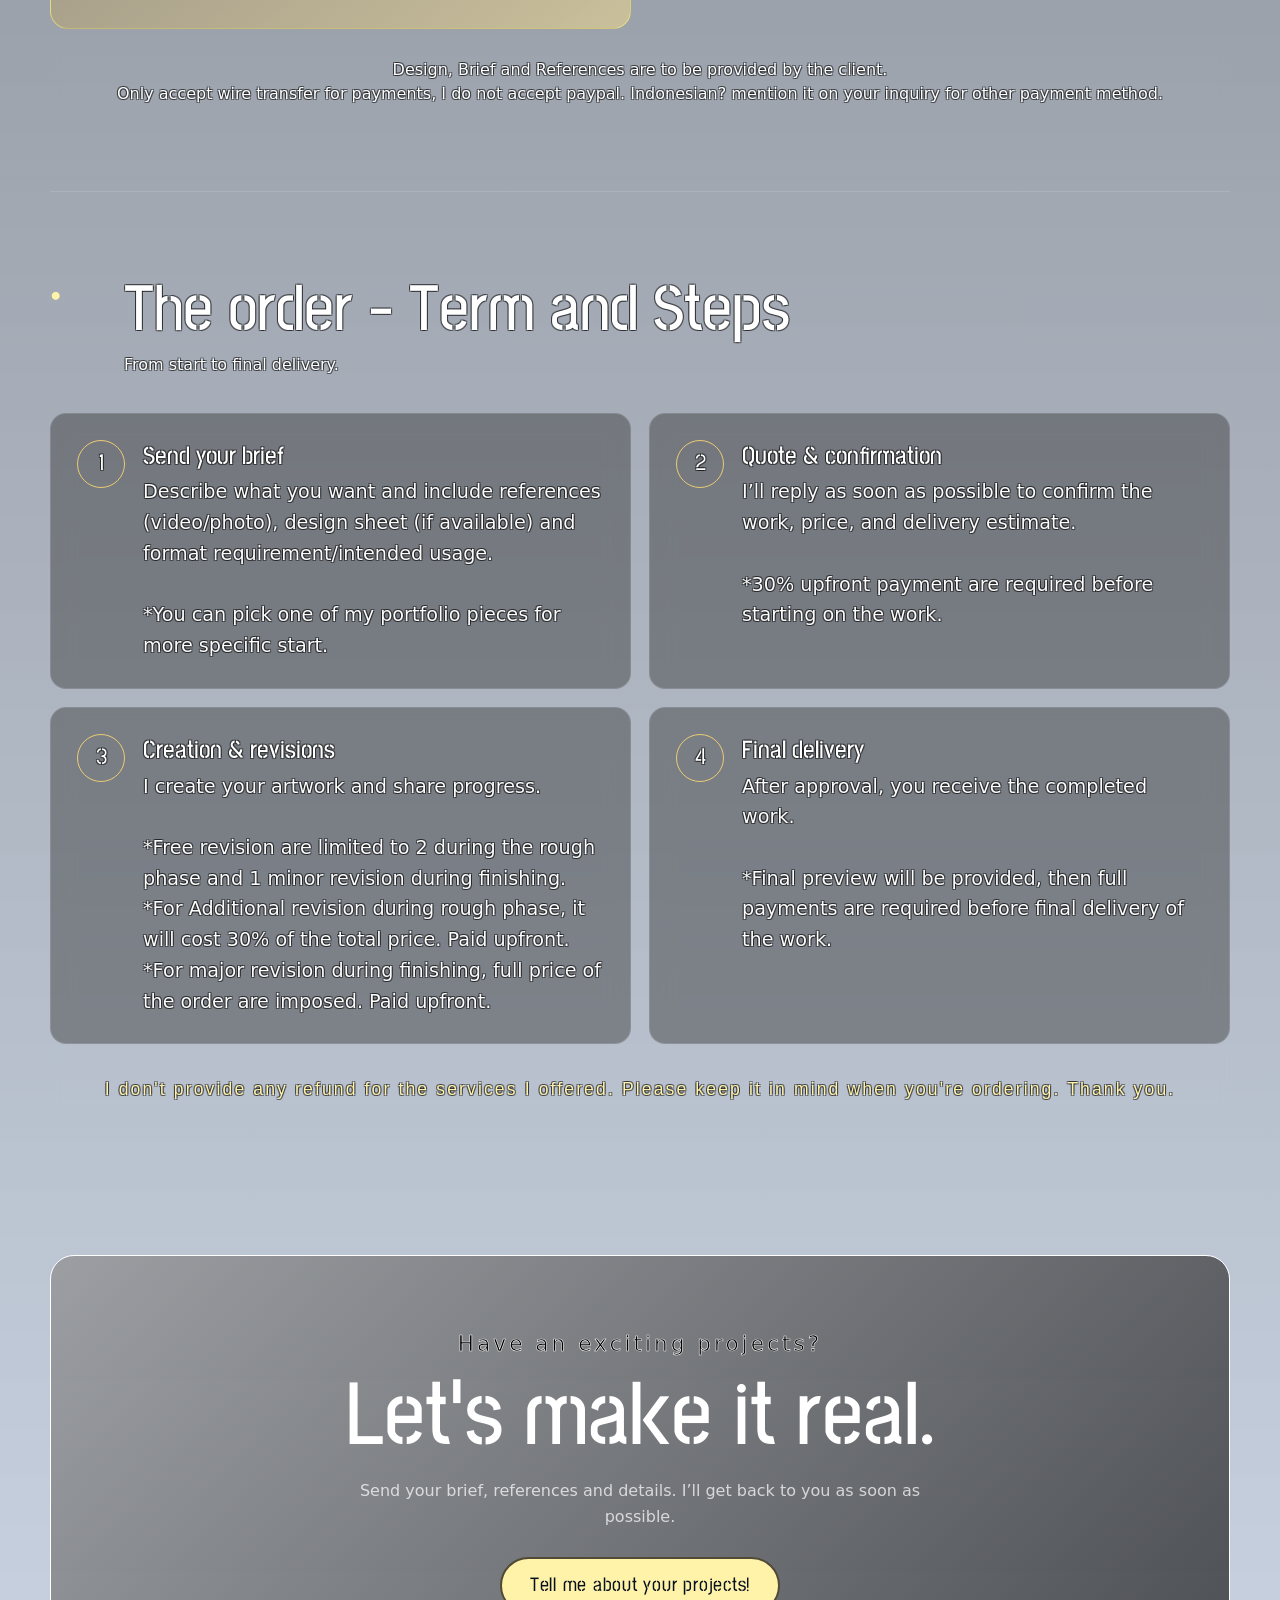
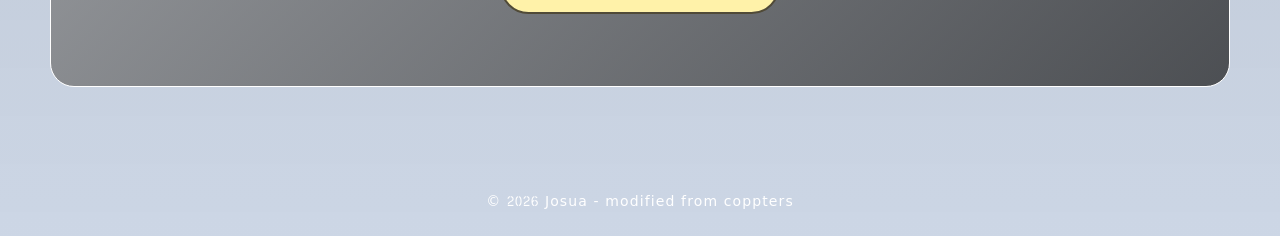
==== commit 1957e026: "update form" ====
--- a/contact.html
+++ b/contact.html
@@ -101,7 +101,7 @@
 
 REFERENCES: (Images/links)
 
-FORMAT: aspect ratio (portrait/landscape/resolution/multiple) + file extension (jpg/png/gif/mp4)
+FORMAT: Aspect ratio (portrait/landscape/resolution/multiple) + file extension (jpg/png/gif/mp4)
 
               " required></textarea></div>
             <button onclick="alert('Form not working at the moment, please use the Contact Me button, Thank you.')">Send an e-mail</button>
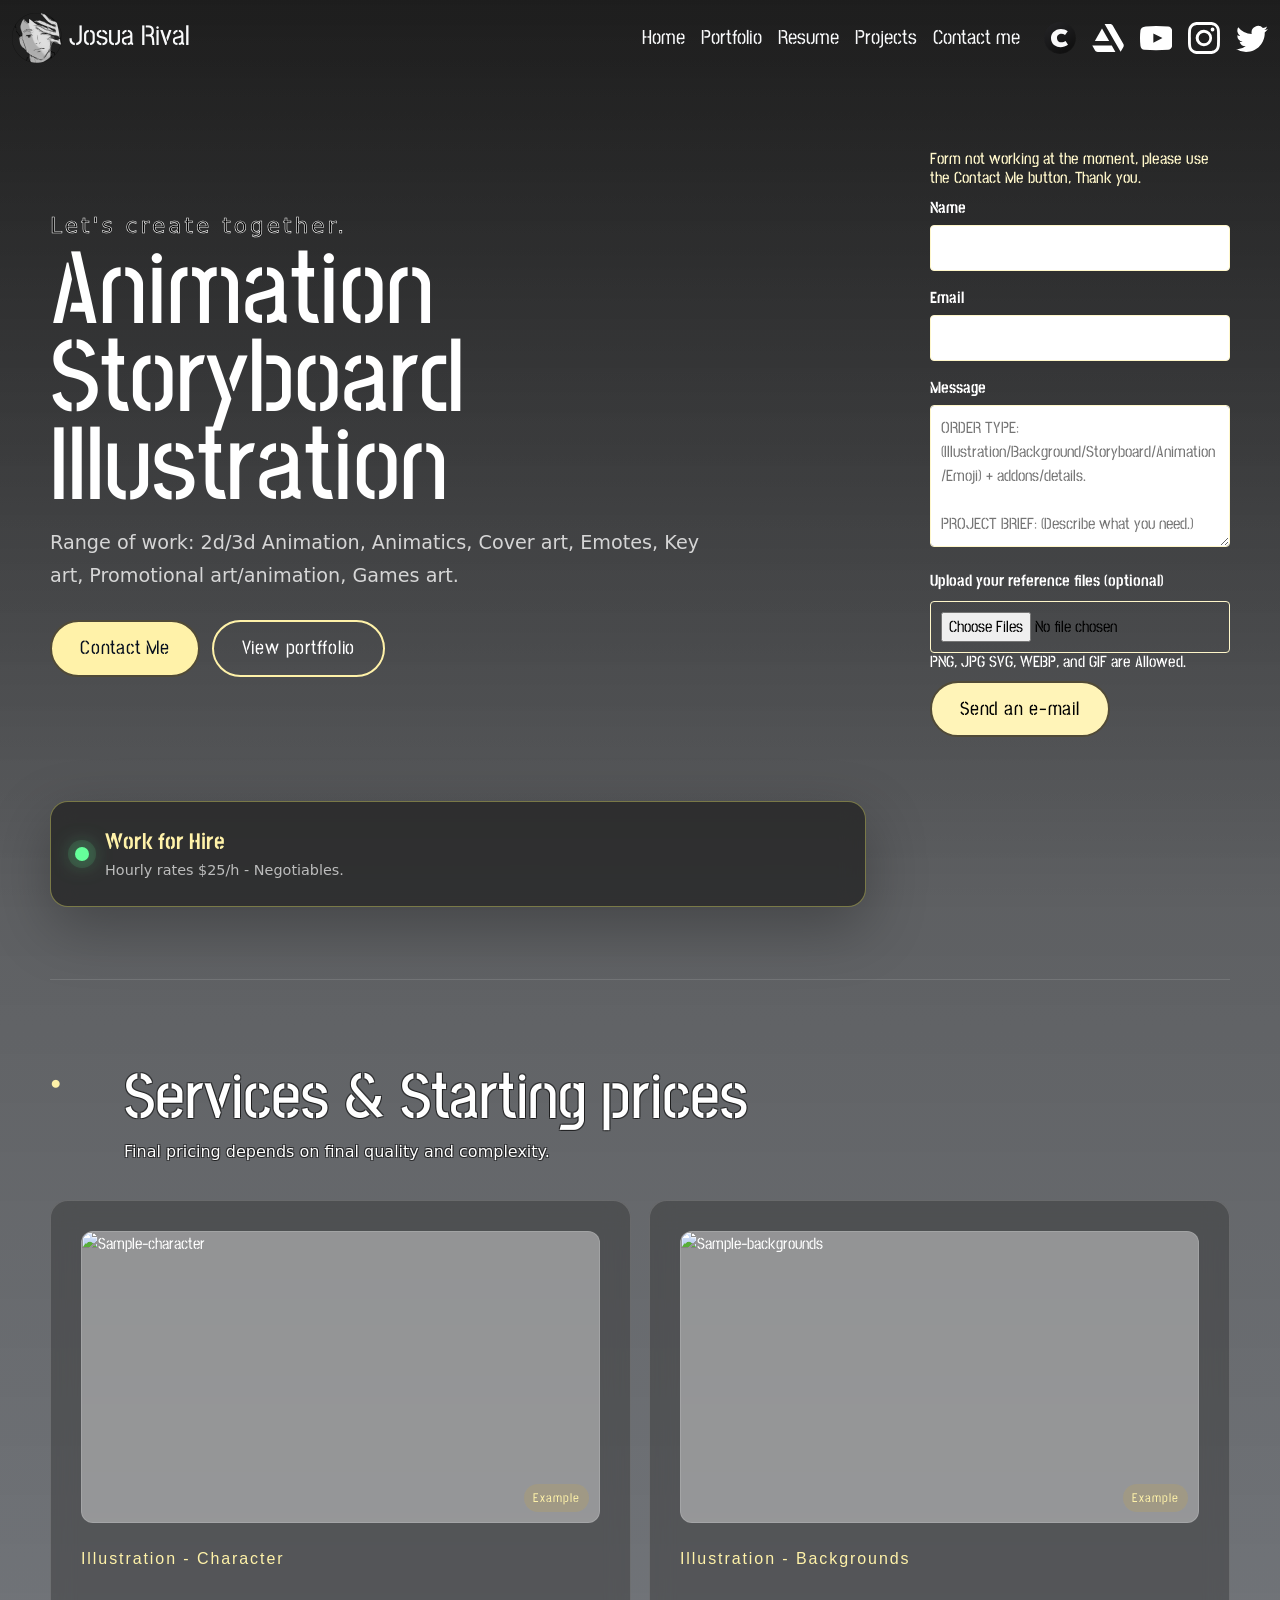
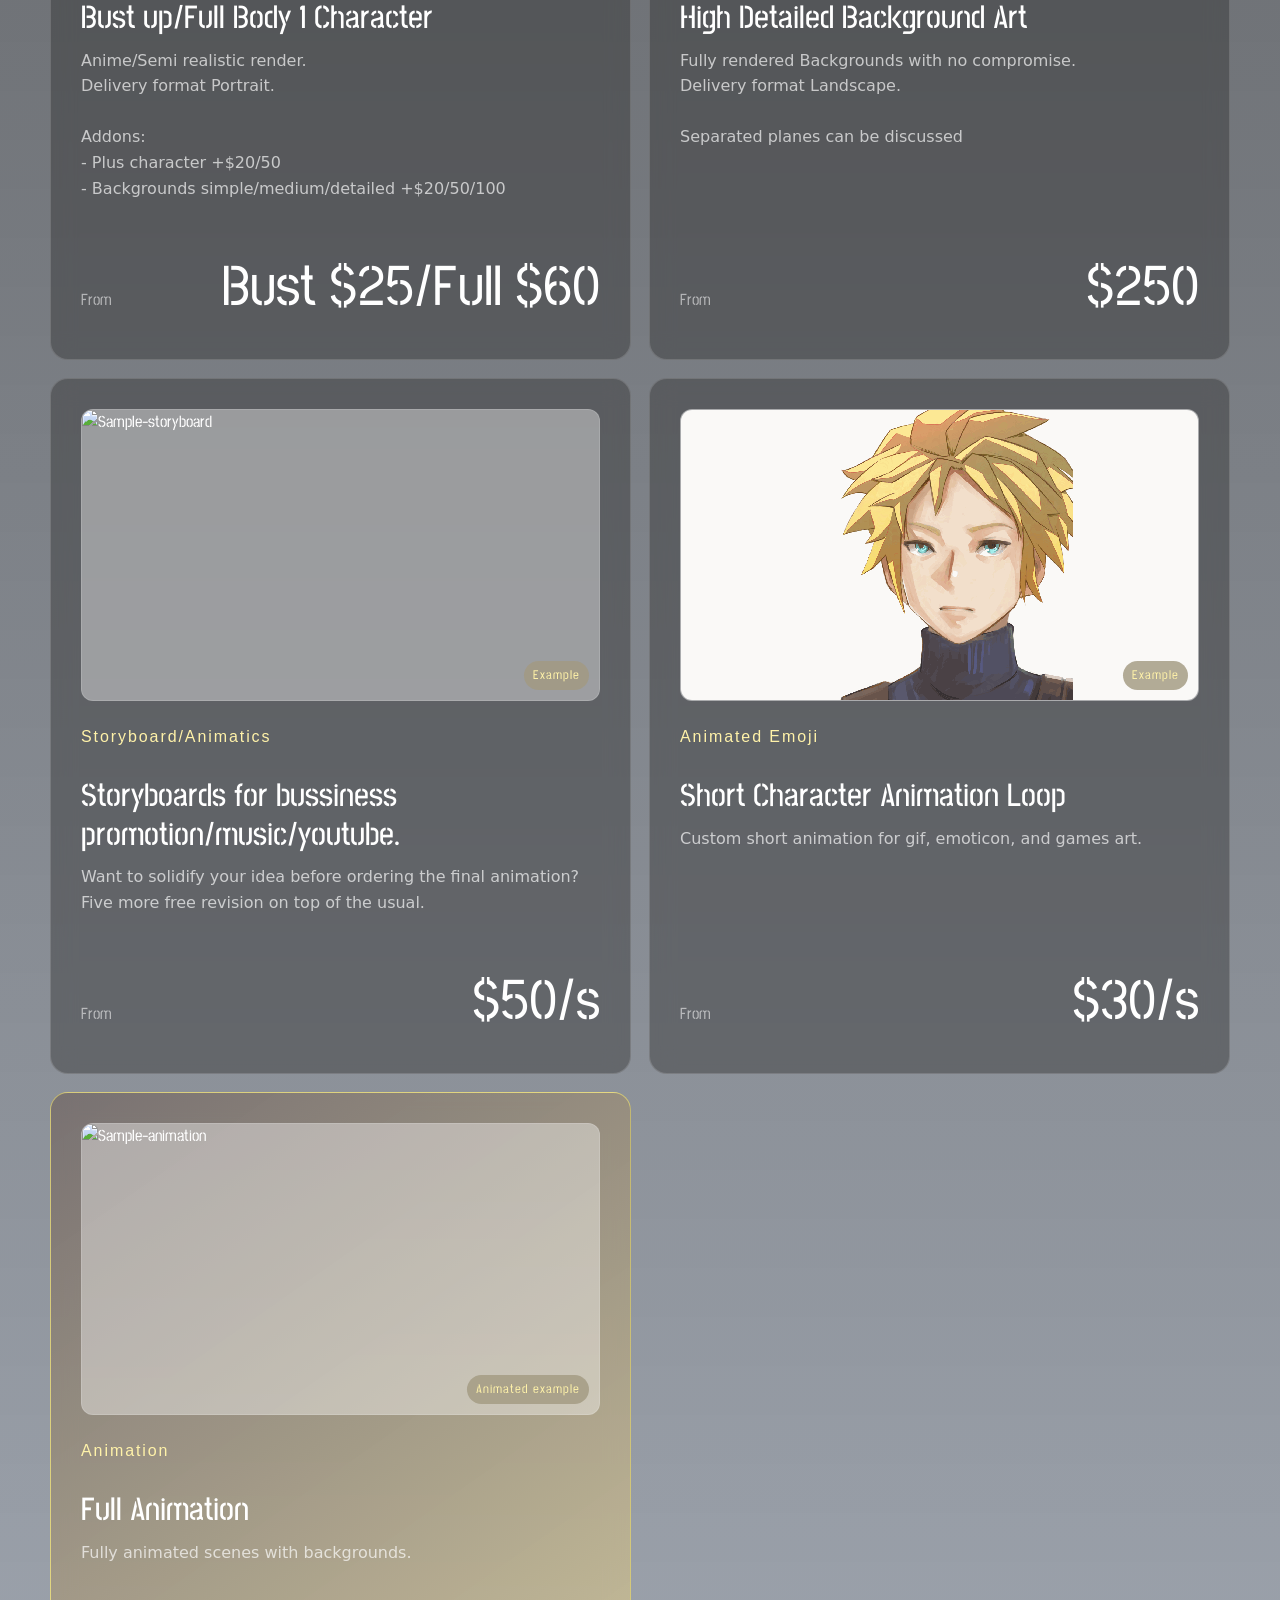
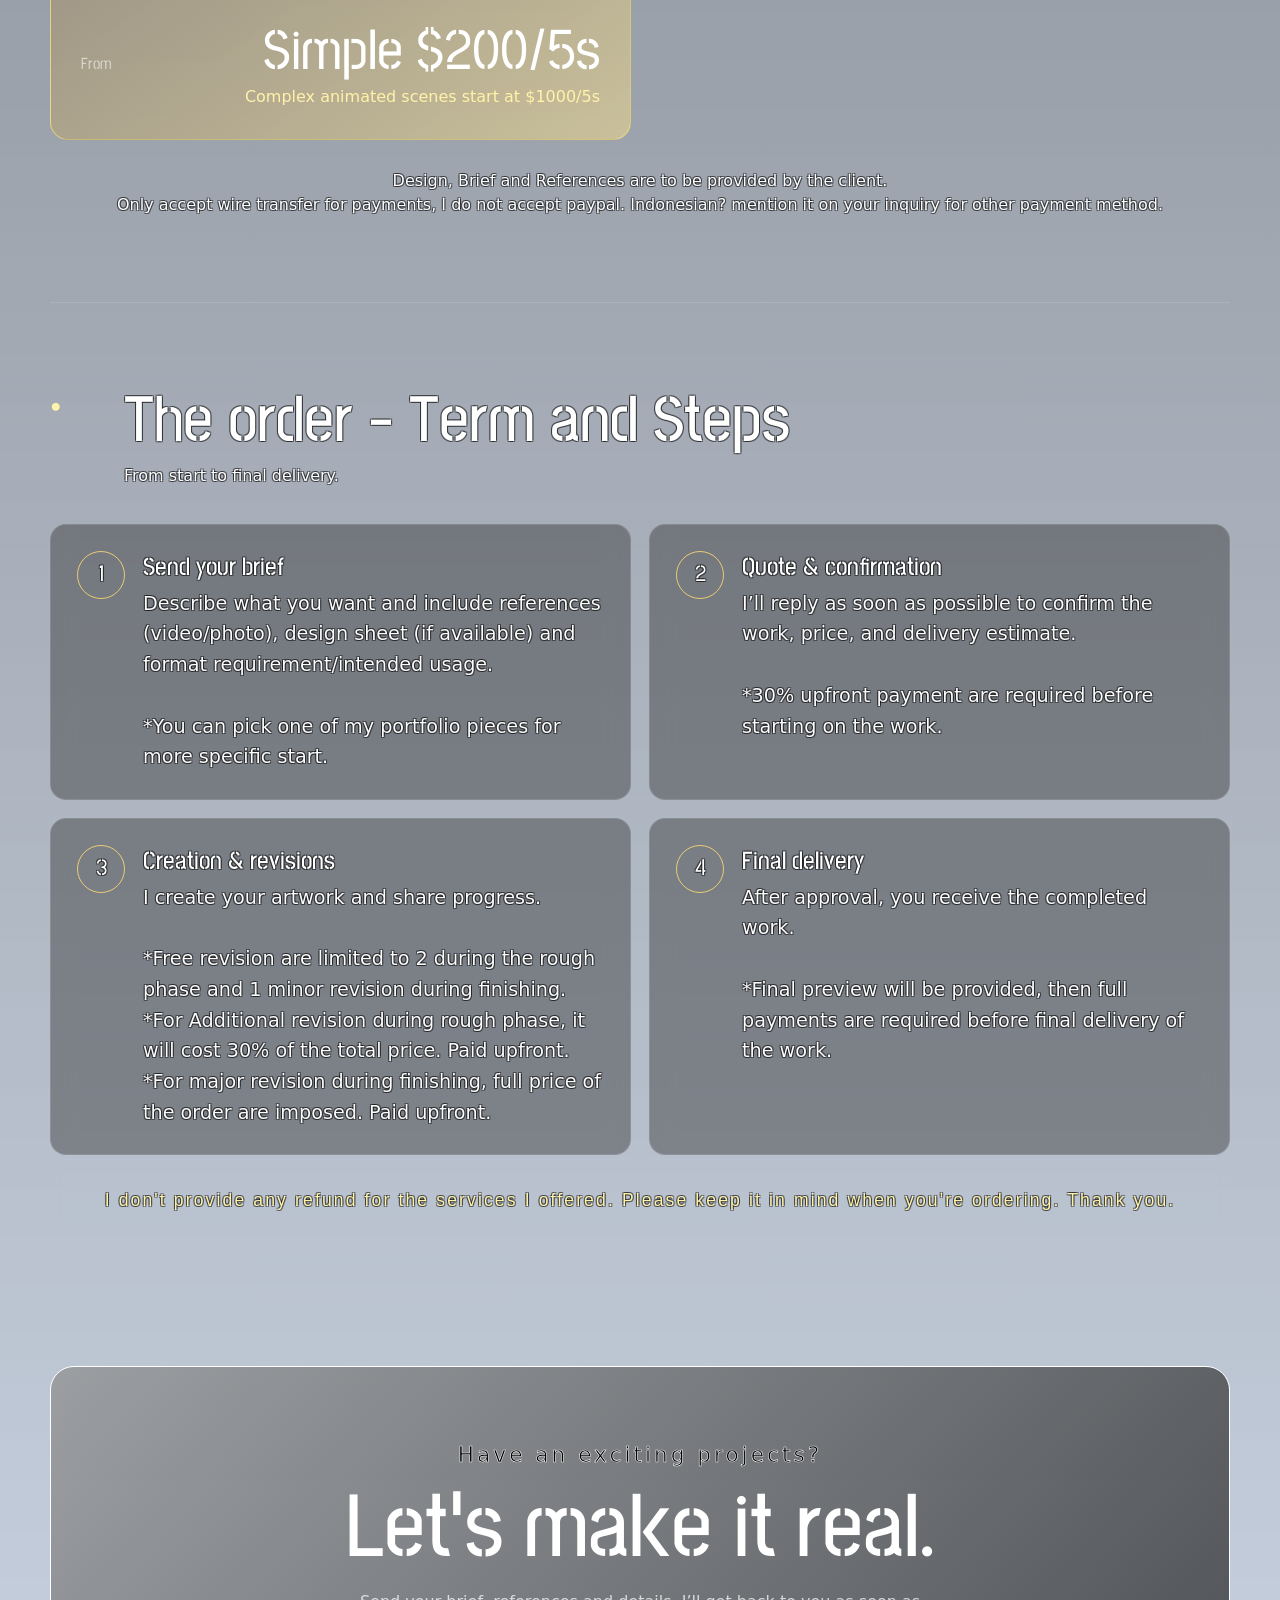
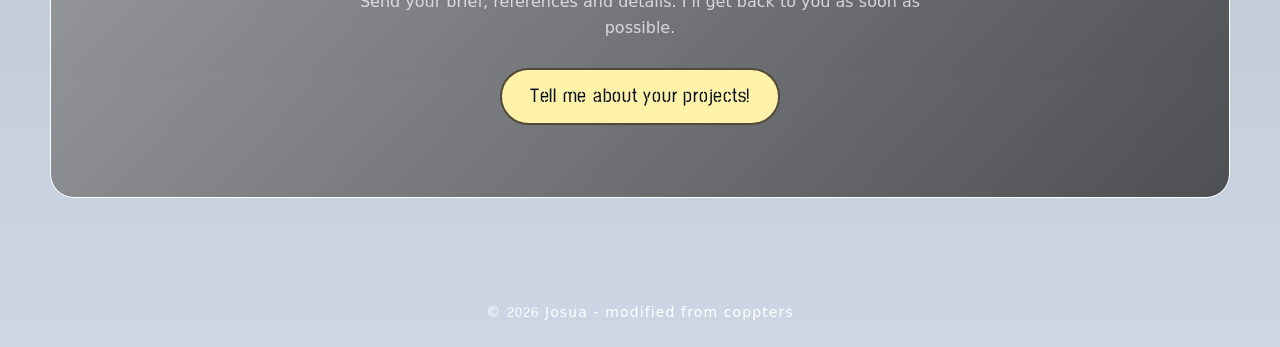
==== commit d74324c3: "update form" ====
--- a/contact.html
+++ b/contact.html
@@ -104,6 +104,19 @@
 FORMAT: Aspect ratio (portrait/landscape/resolution/multiple) + file extension (jpg/png/gif/mp4)
 
               " required></textarea></div>
+              <div class="max-w-sm mx-auto mt-6">
+   <label for="upload" class="text-slate-900 text-sm font-medium mb-2 block dark:text-slate-50">
+      Upload your reference files (optional)
+   </label>
+
+   <input id="upload" type="file" class="w-full text-slate-600 font-medium text-sm  border-slate-200 rounded-md cursor-pointer
+         focus:outline-none focus-visible:ring-2 focus-visible:ring-blue-500
+         file:cursor-pointer file:border-0 file:py-2 file:px-3 file:mr-4
+         file:bg-gray-100 hover:file:bg-gray-200 file:text-slate-500
+         dark:text-slate-400 dark:border-neutral-700 dark:file:bg-neutral-800 dark:hover:file:bg-neutral-700" multiple>
+
+   <h6>PNG, JPG SVG, WEBP, and GIF are Allowed.</h6>
+</div>
             <button onclick="alert('Form not working at the moment, please use the Contact Me button, Thank you.')">Send an e-mail</button>
           </form>
         <aside class="availability-card" aria-label="Commission availability">
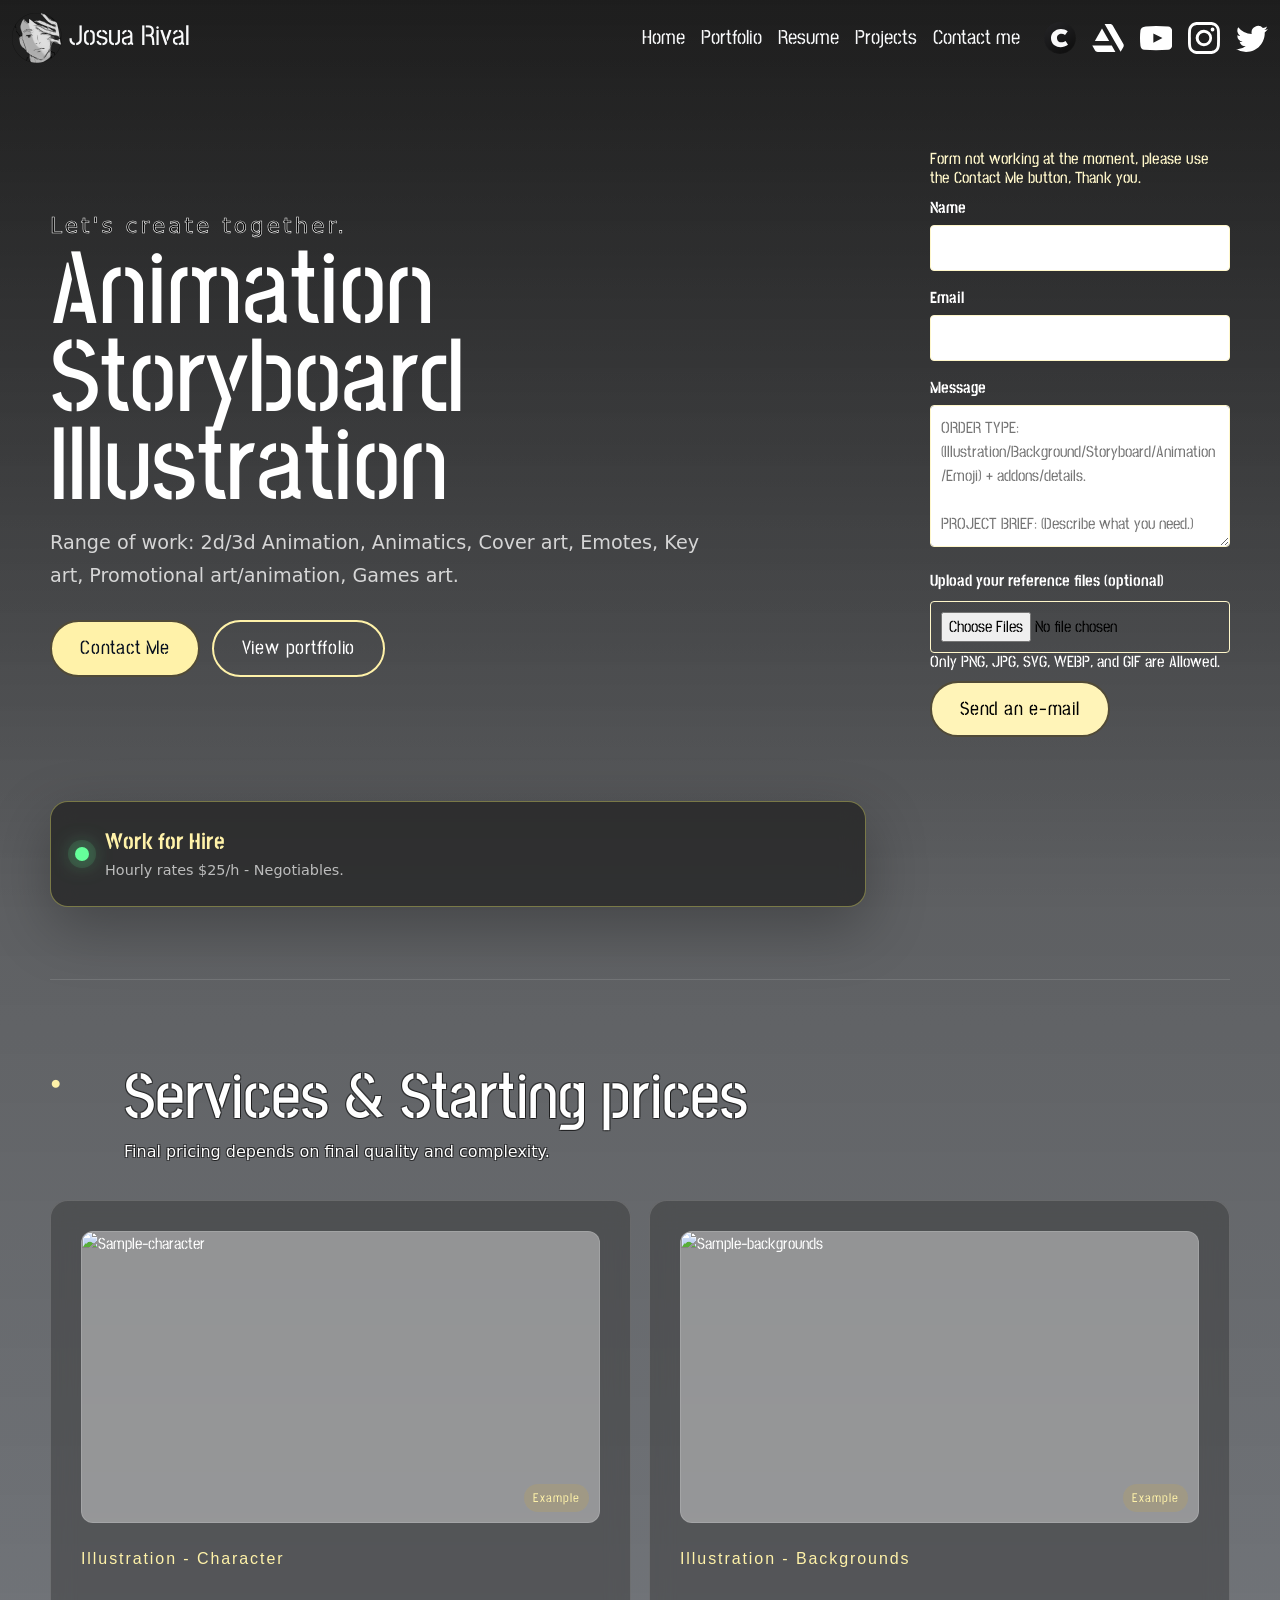
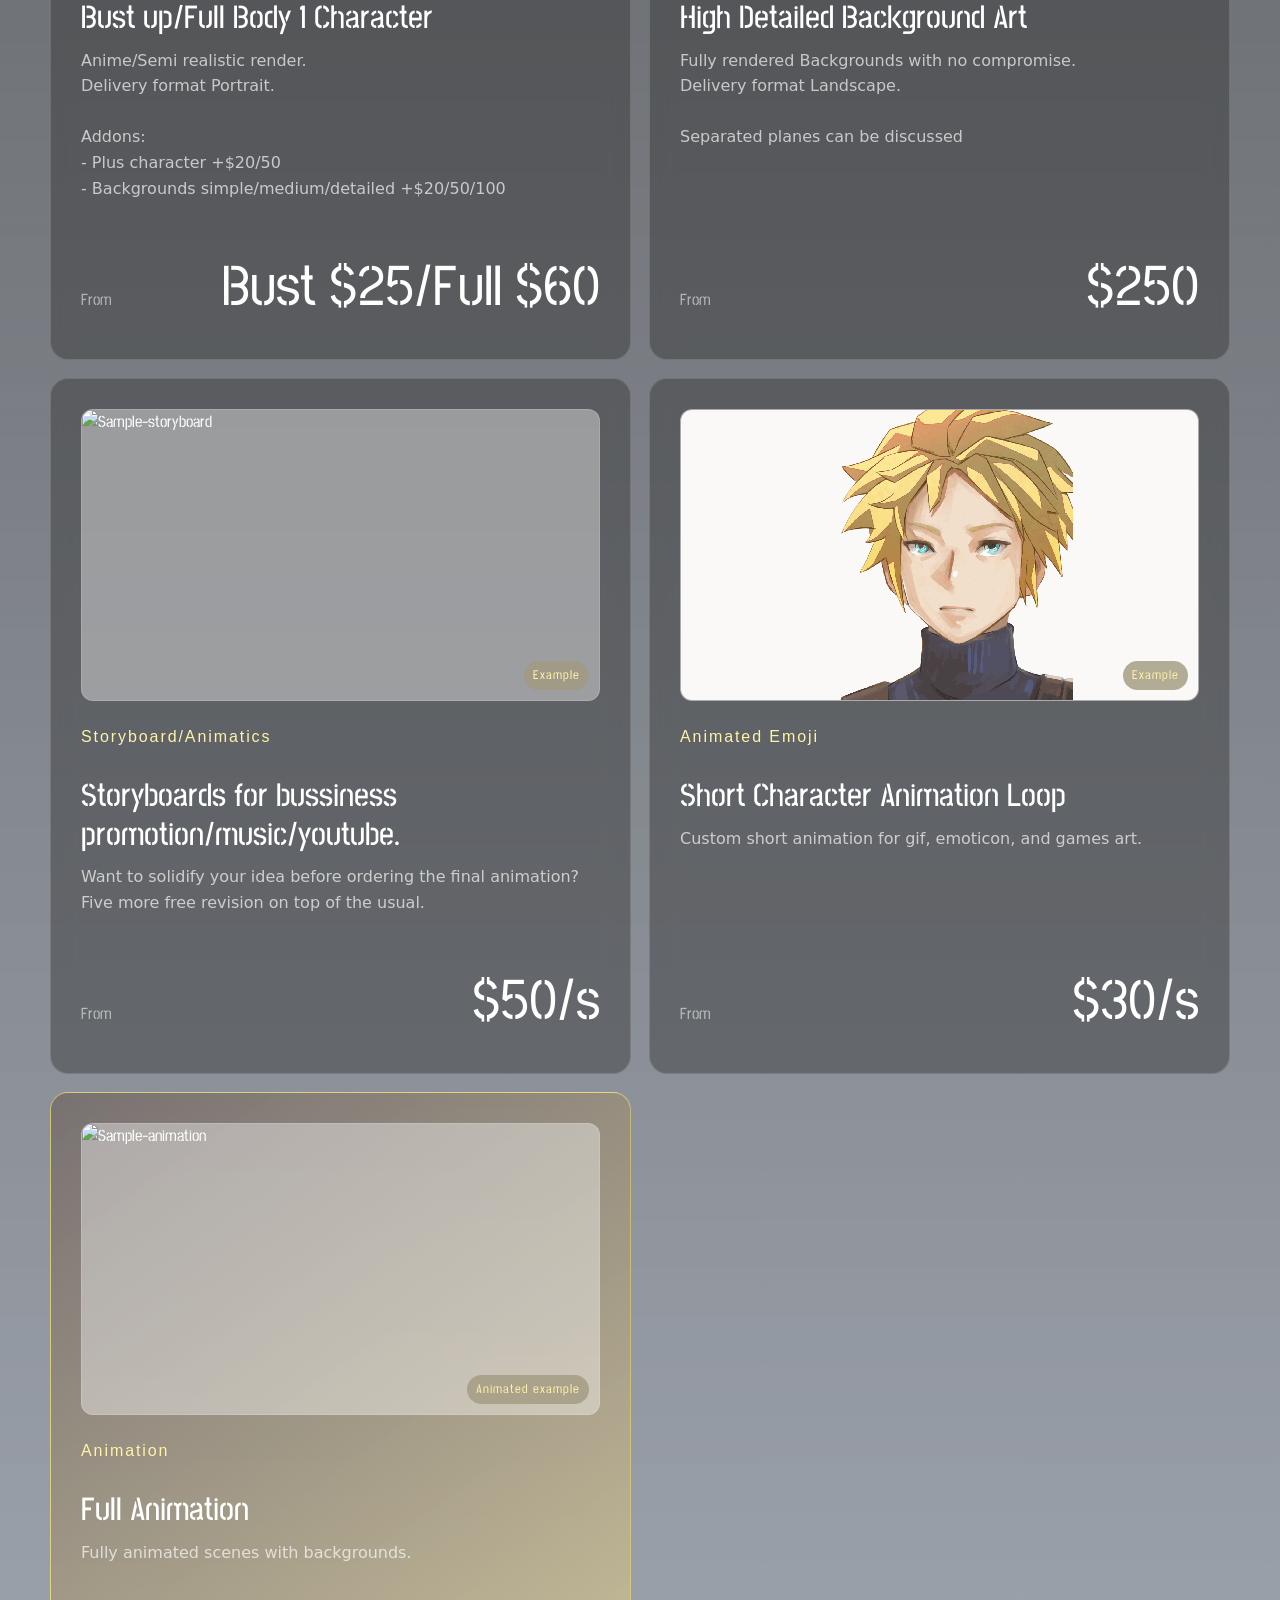
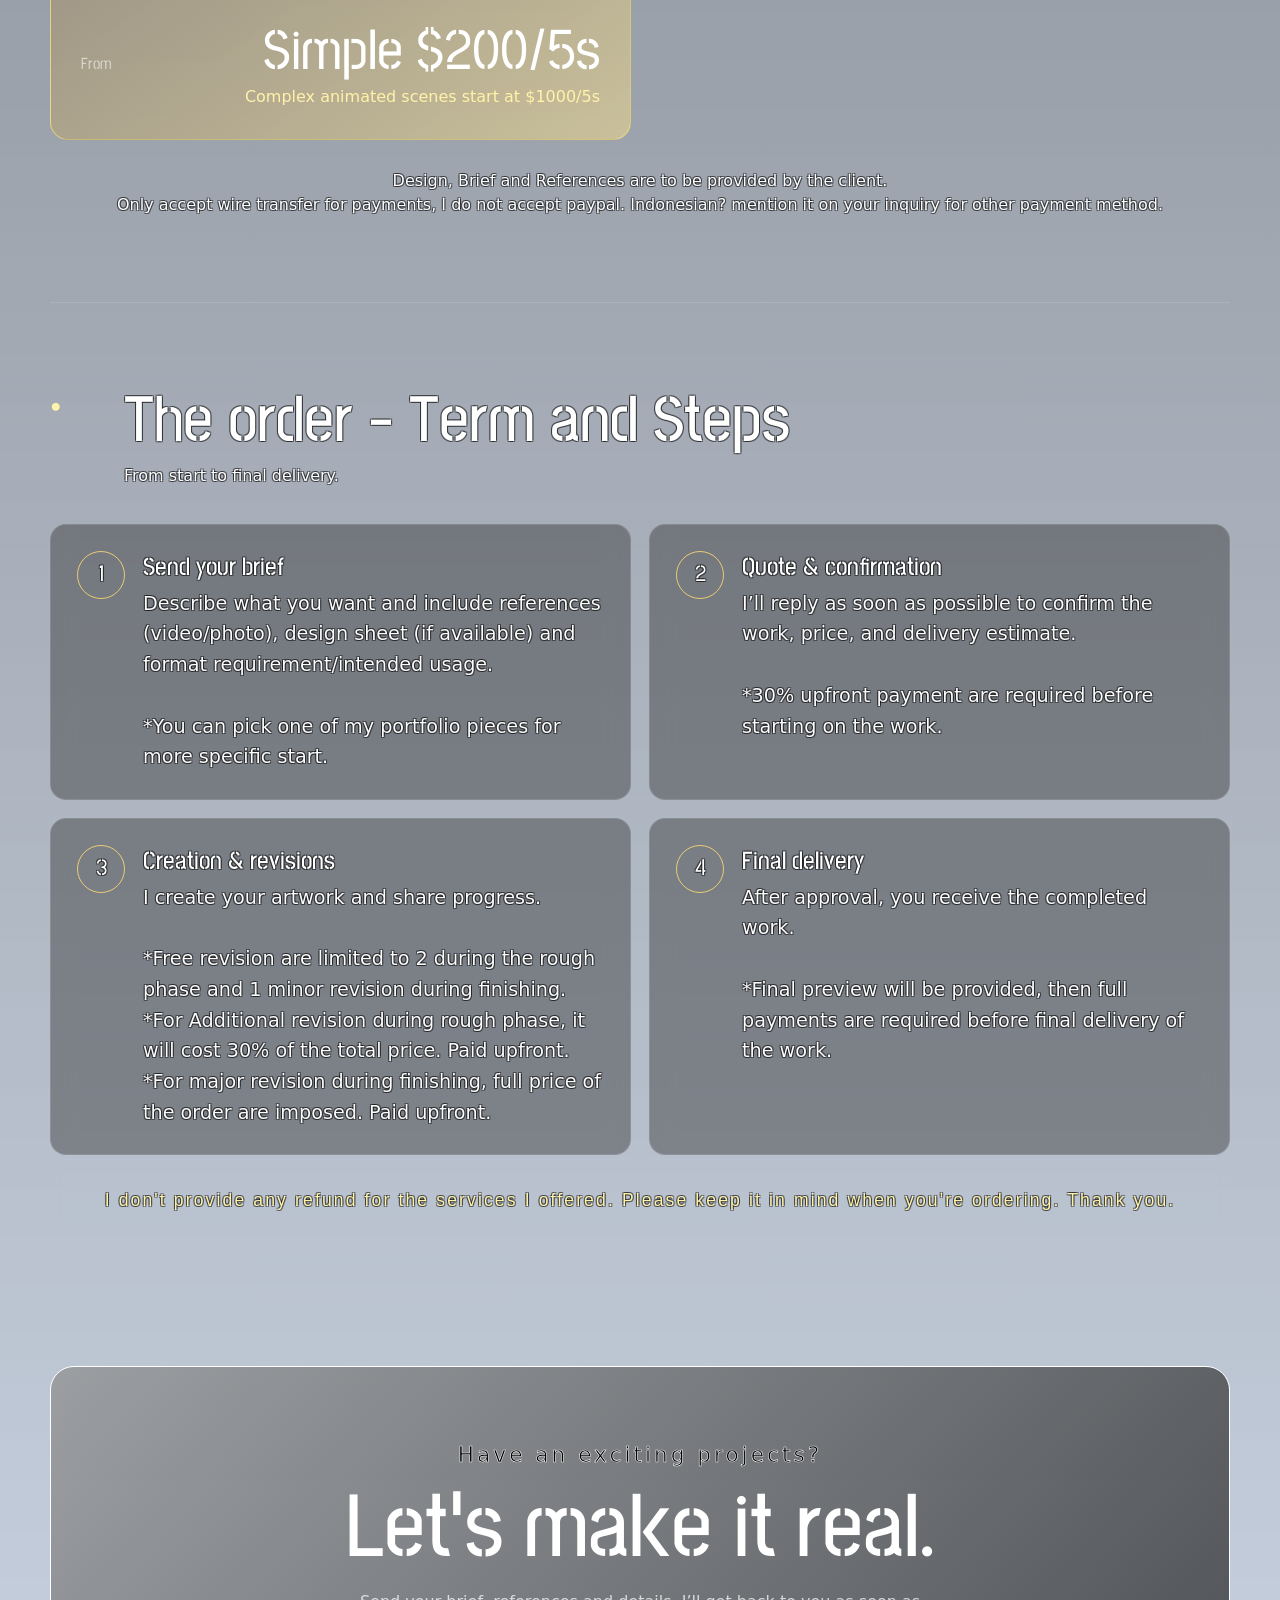
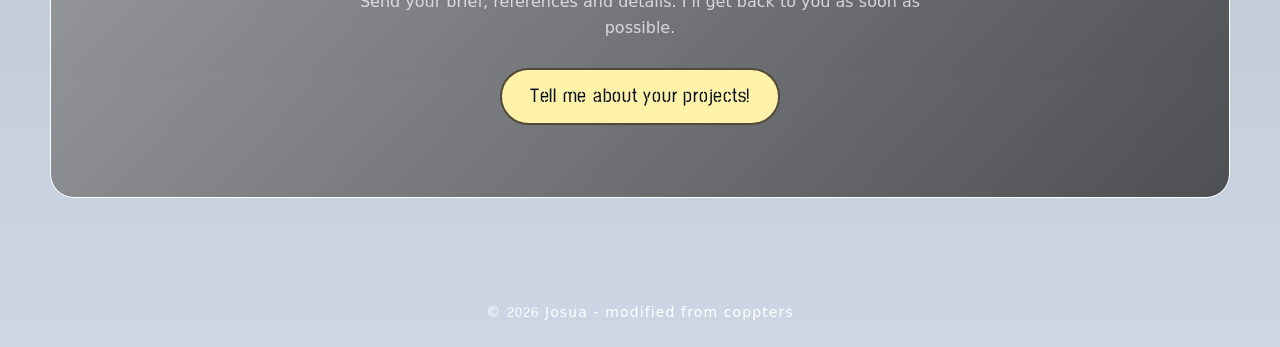
==== commit 1bf758a1: "update form" ====
--- a/contact.html
+++ b/contact.html
@@ -115,7 +115,7 @@
          file:bg-gray-100 hover:file:bg-gray-200 file:text-slate-500
          dark:text-slate-400 dark:border-neutral-700 dark:file:bg-neutral-800 dark:hover:file:bg-neutral-700" multiple>
 
-   <h6>PNG, JPG SVG, WEBP, and GIF are Allowed.</h6>
+   <h6>Only PNG, JPG, SVG, WEBP, and GIF are Allowed.</h6>
 </div>
             <button onclick="alert('Form not working at the moment, please use the Contact Me button, Thank you.')">Send an e-mail</button>
           </form>
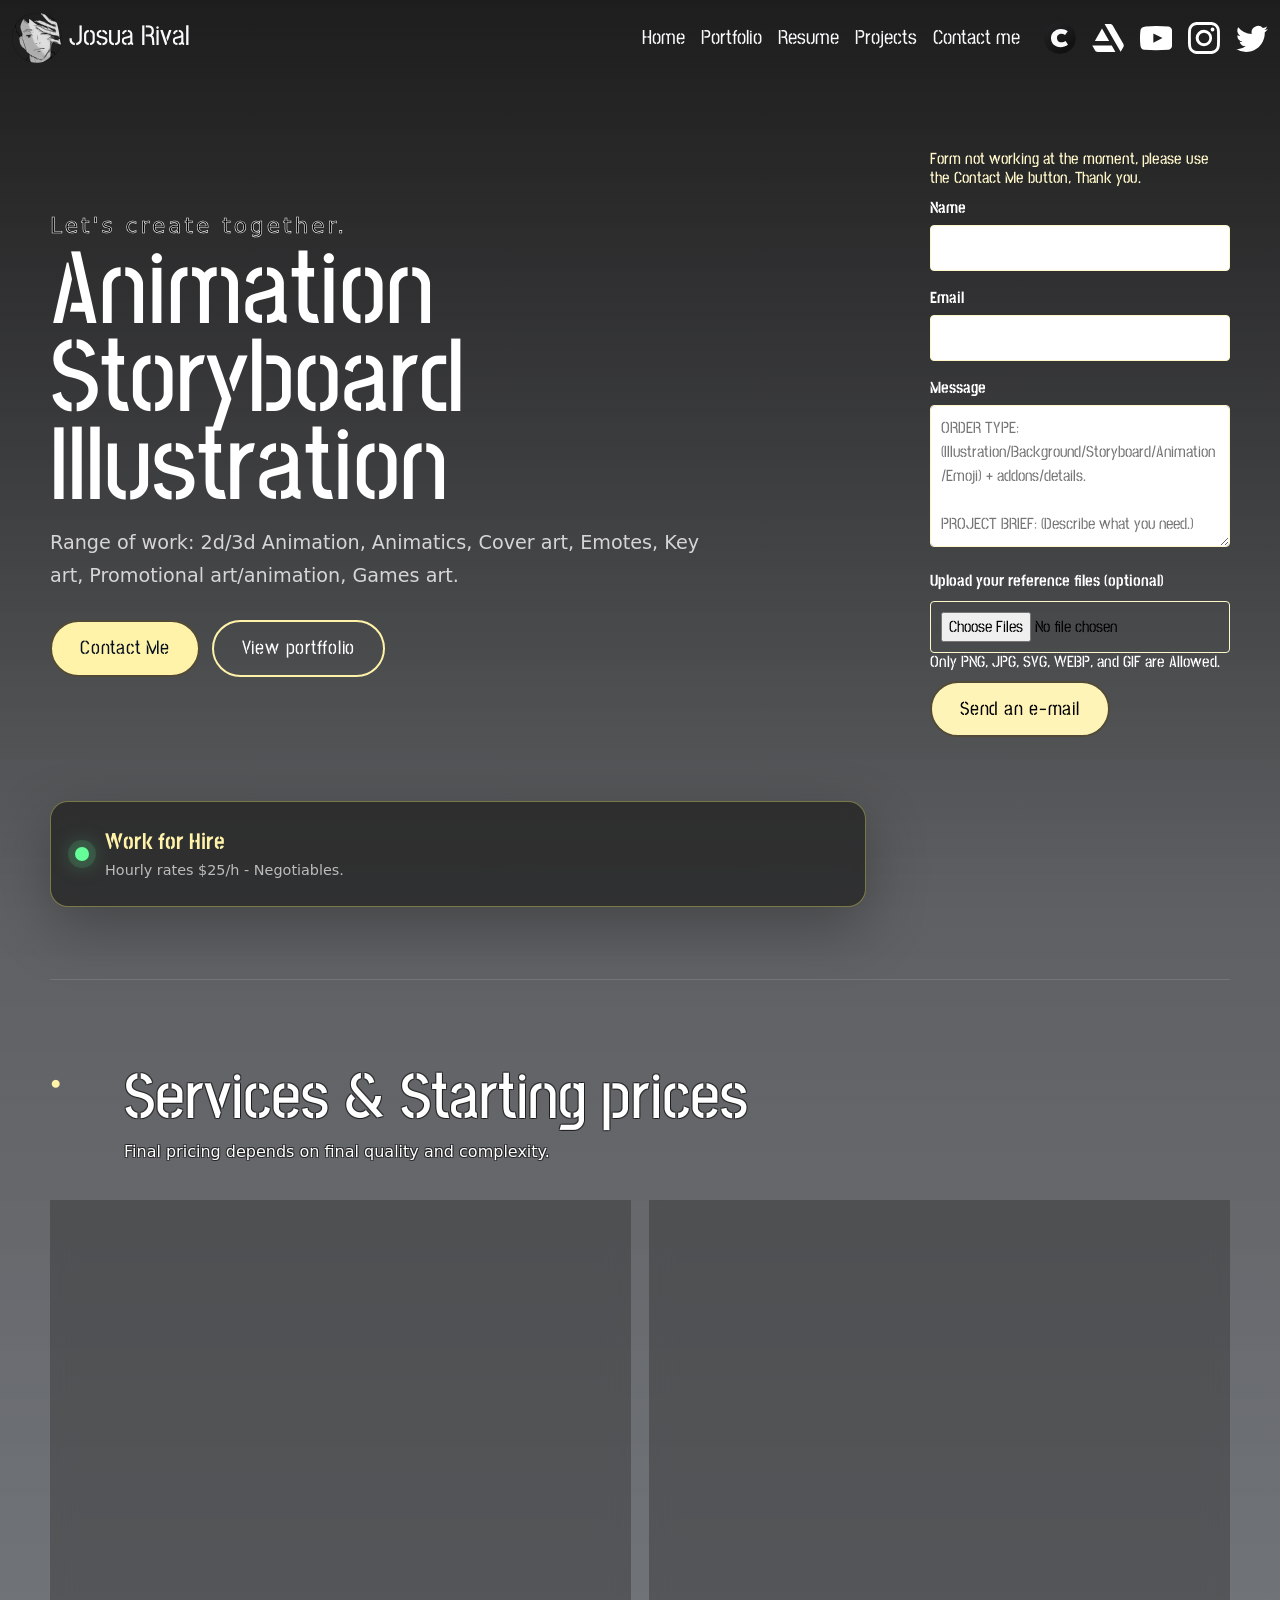
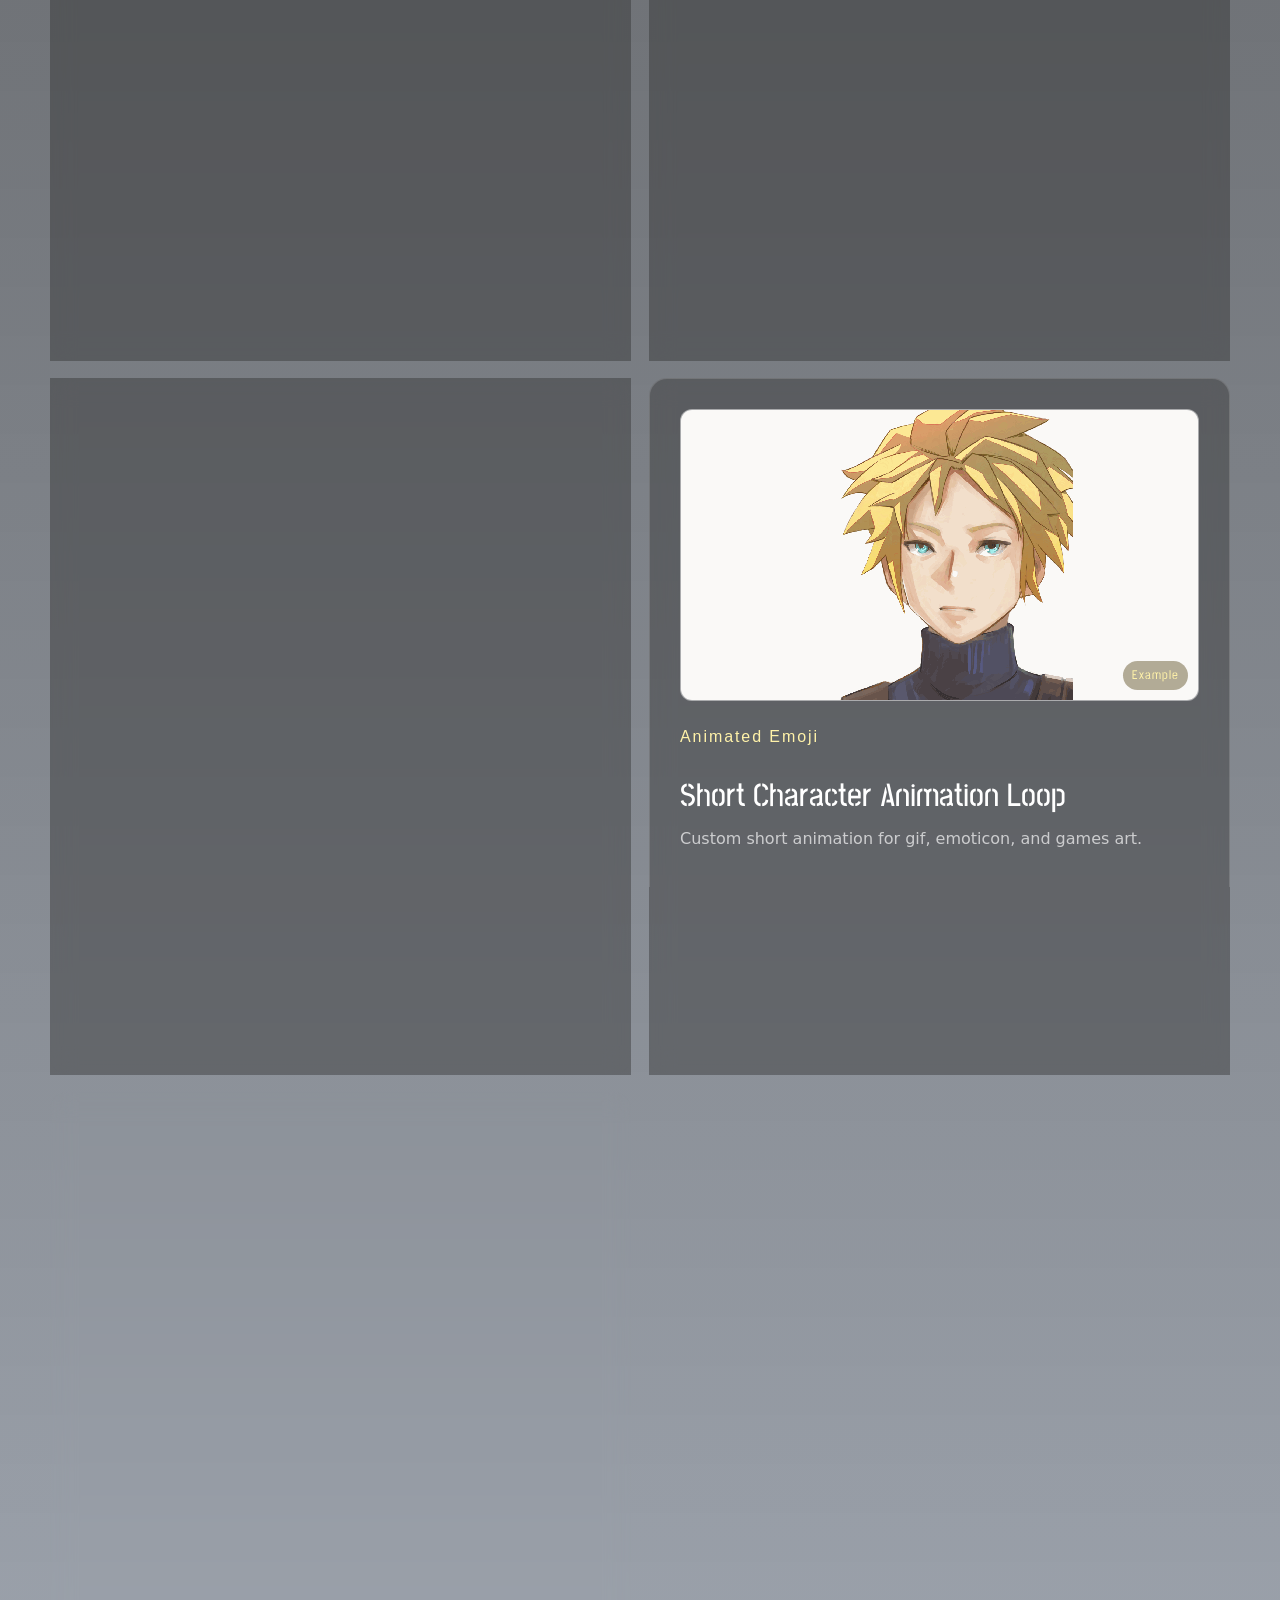
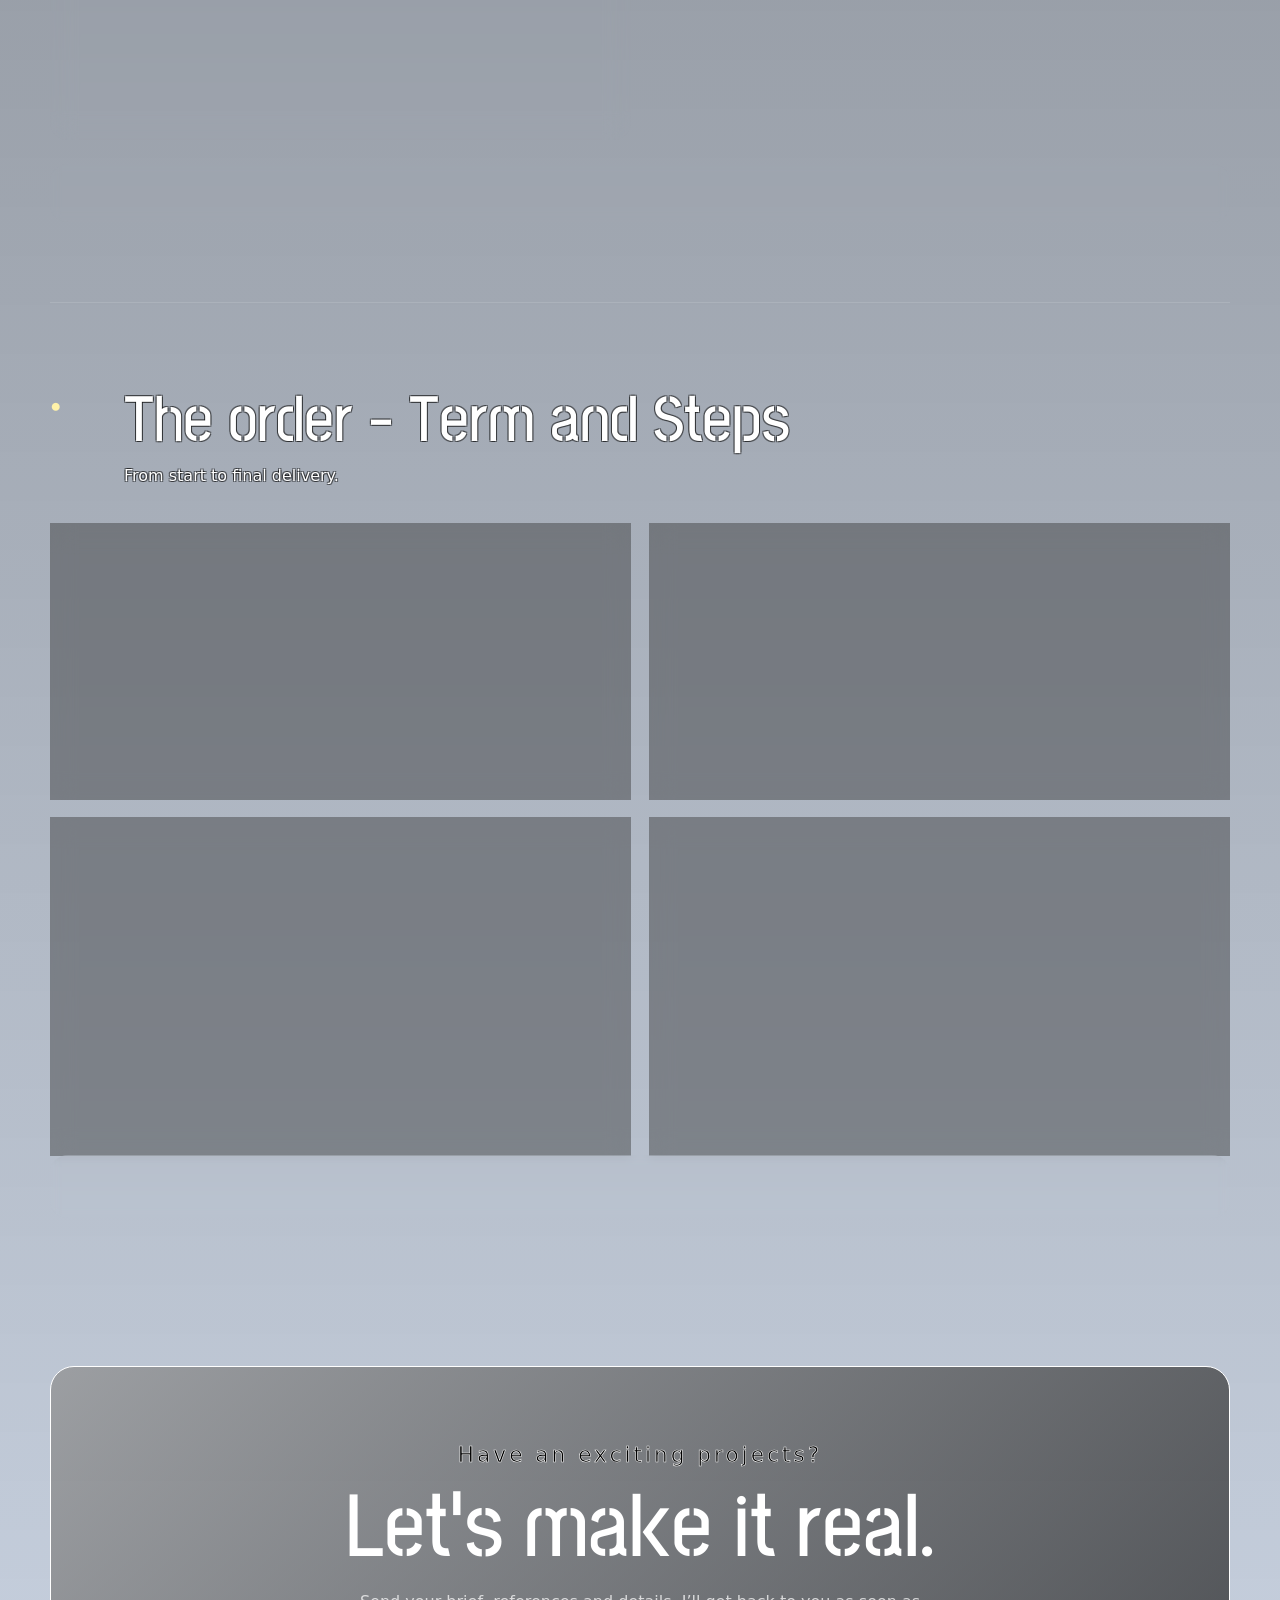
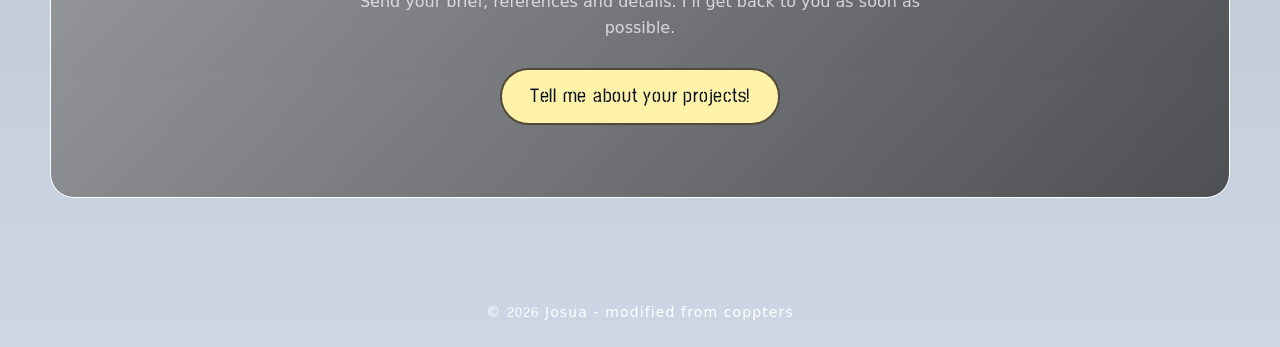
==== commit 5e27bd5c: "edit index" ====
--- a/contact.html
+++ b/contact.html
@@ -23,7 +23,7 @@
 
     <nav class="navbar navbar-dark navbar-expand-lg bg-body-transparent fixed-top">
       <div class="container-fluid">
-        <a class="navbar-brand text-light fs-3 user-select-none" href="index.html" aria-label="Josua home">
+        <a class="navbar-brand text-light fs-3 user-select-none" href="/" aria-label="Josua home">
           <img src="./images/LOGO_2.png" alt="" class="logo"> Josua Rival
         </a>
         <button class="navbar-toggler" type="button" data-bs-toggle="collapse" data-bs-target="#navbarNavDropdown"
@@ -33,7 +33,7 @@
         <div class="collapse navbar-collapse" id="navbarNavDropdown">
           <ul class="navbar-nav ms-auto align-items-lg-center">
             <li class="nav-item ms-auto">
-                <a class="page-link nav-link active text-light fs-5" aria-current="page" href="index.html">Home</a>
+                <a class="page-link nav-link active text-light fs-5" aria-current="page" href="/">Home</a>
               </li>
               <li class="nav-item ms-auto ">
                 <a class="page-link nav-link text-light fs-5" href="portfolio.html">Portfolio</a>
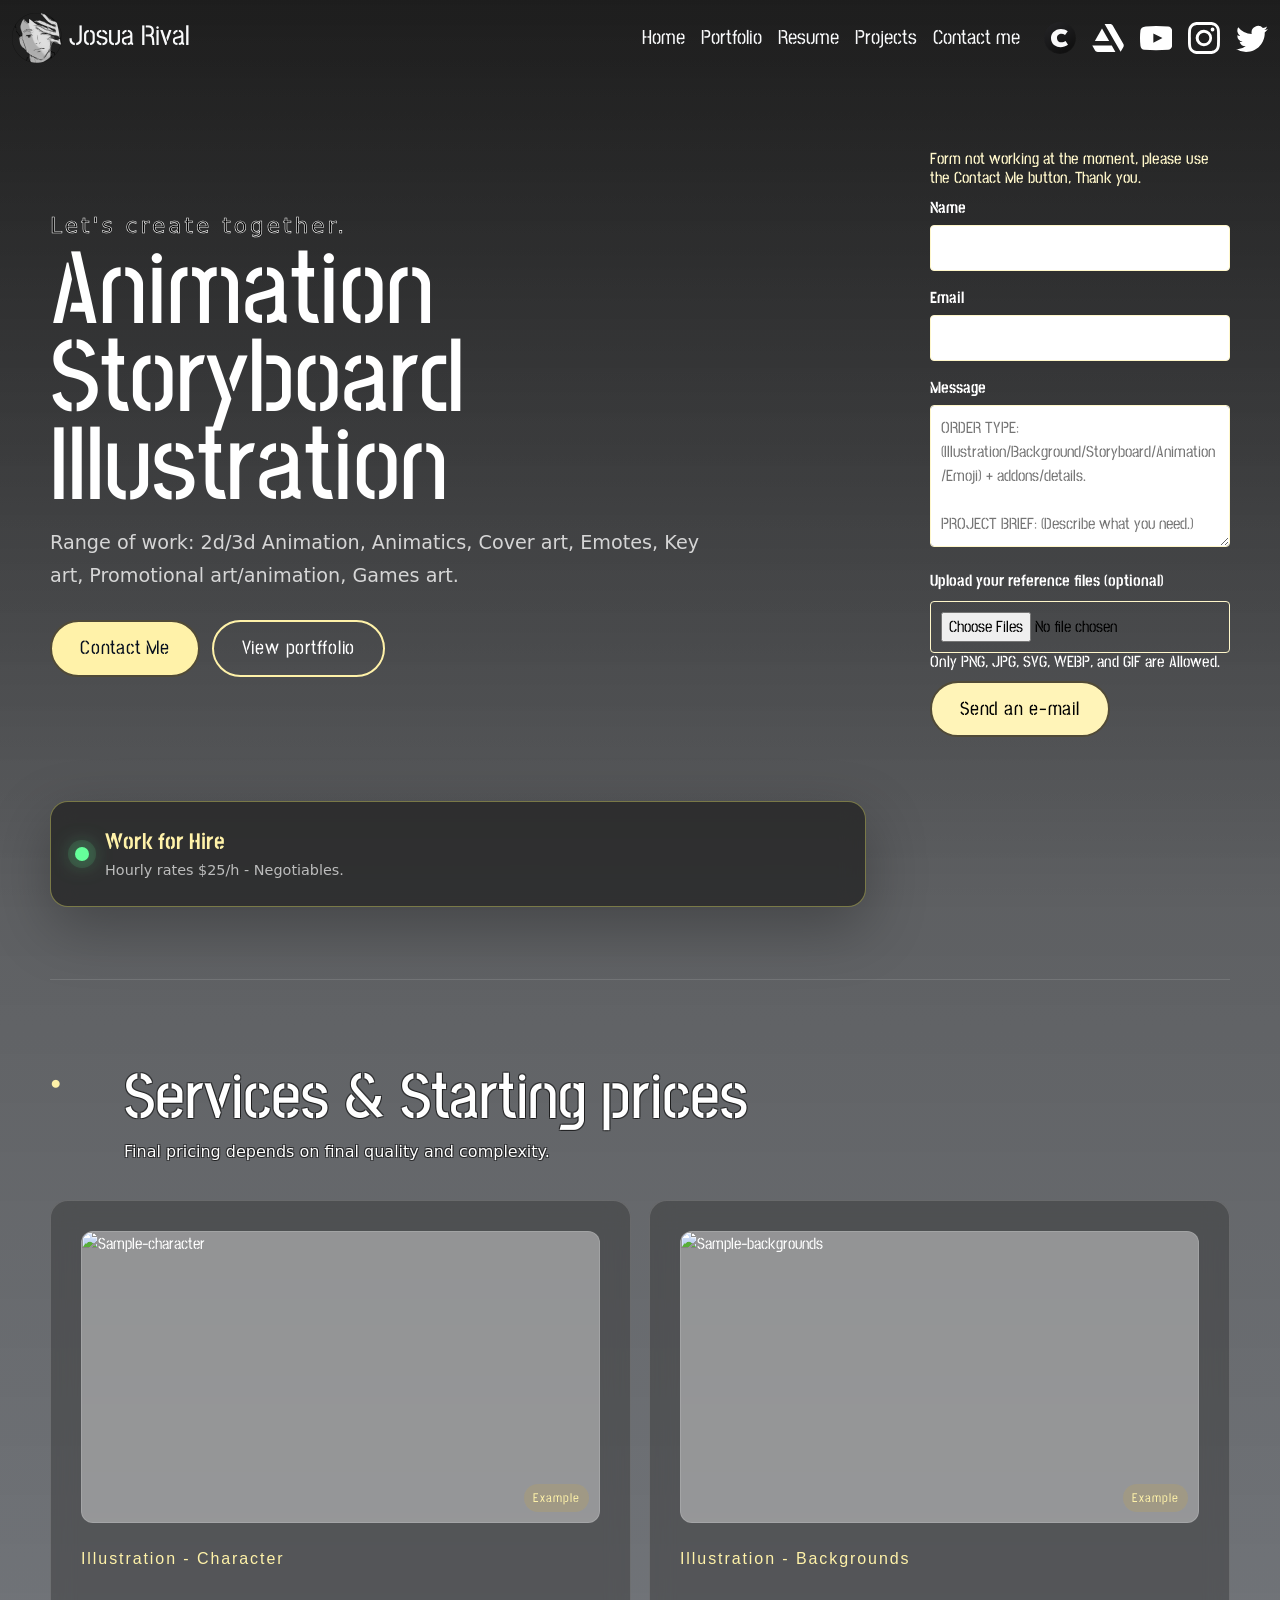
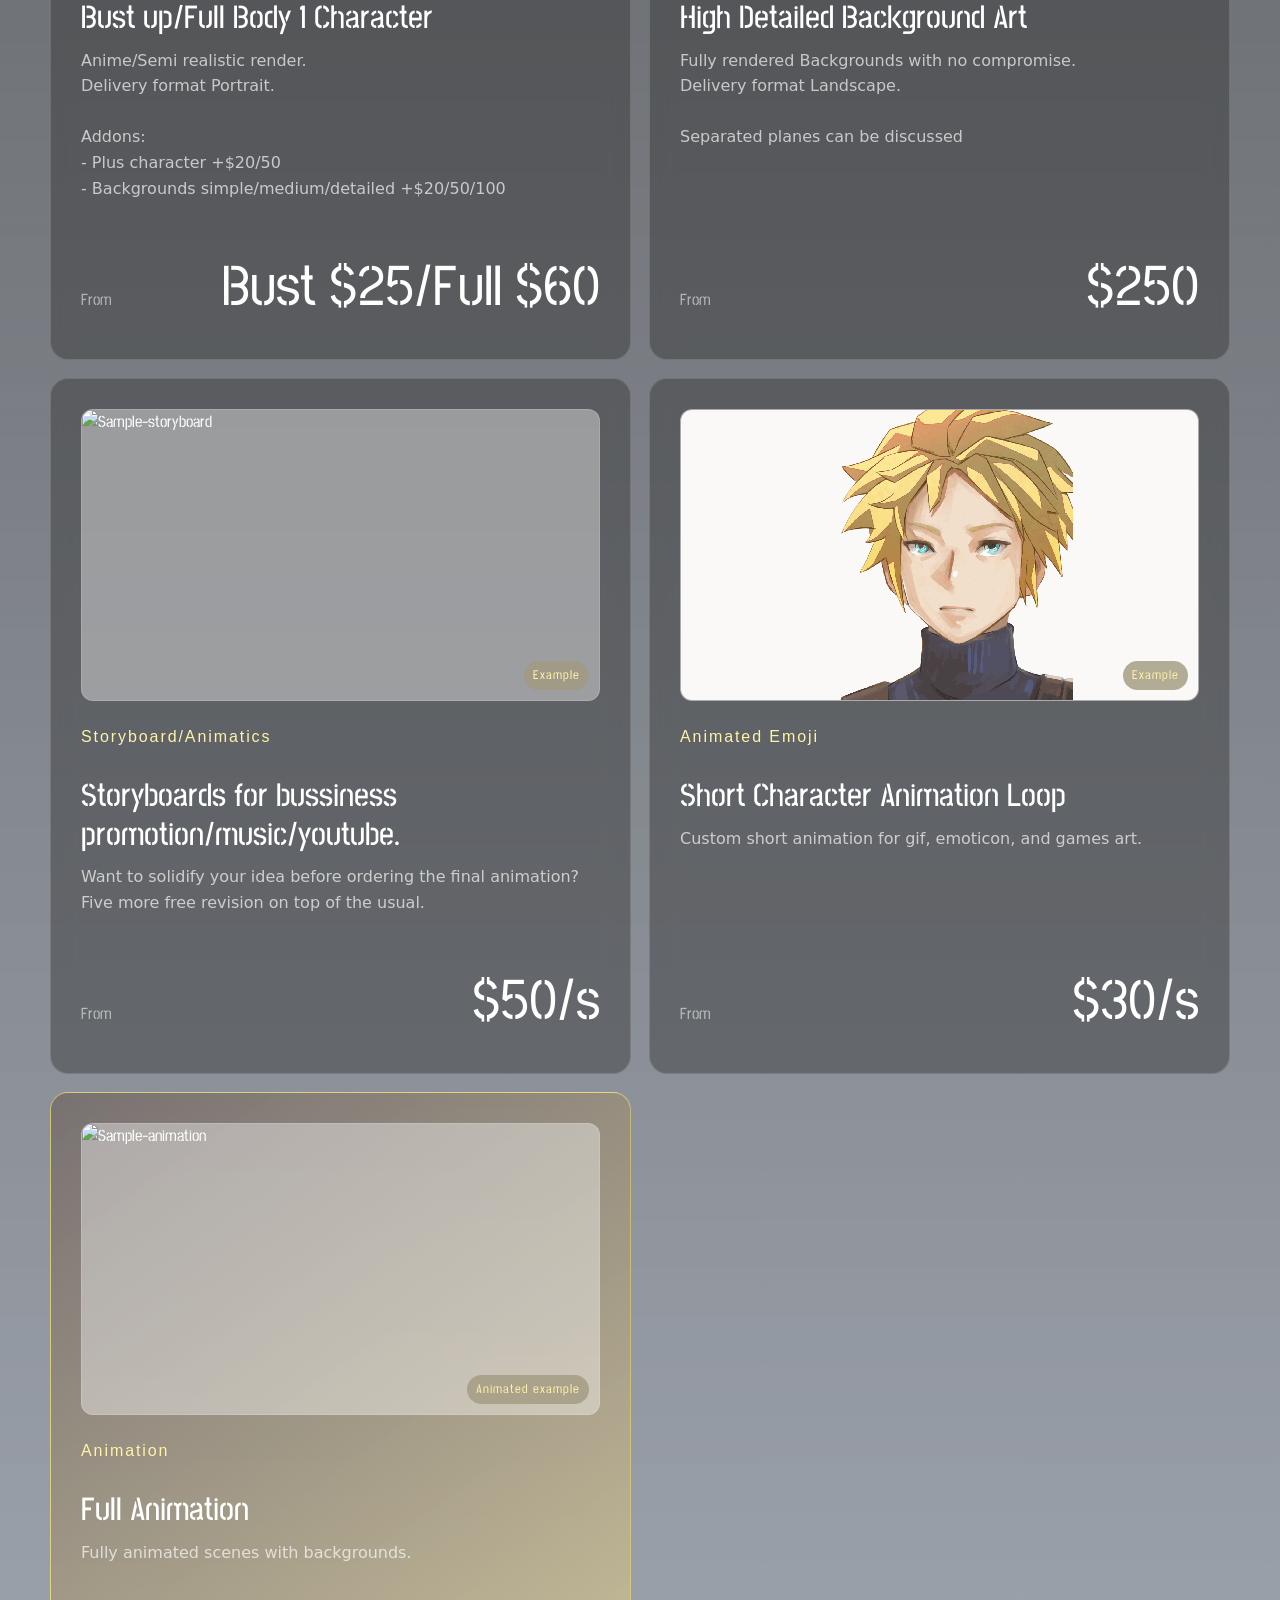
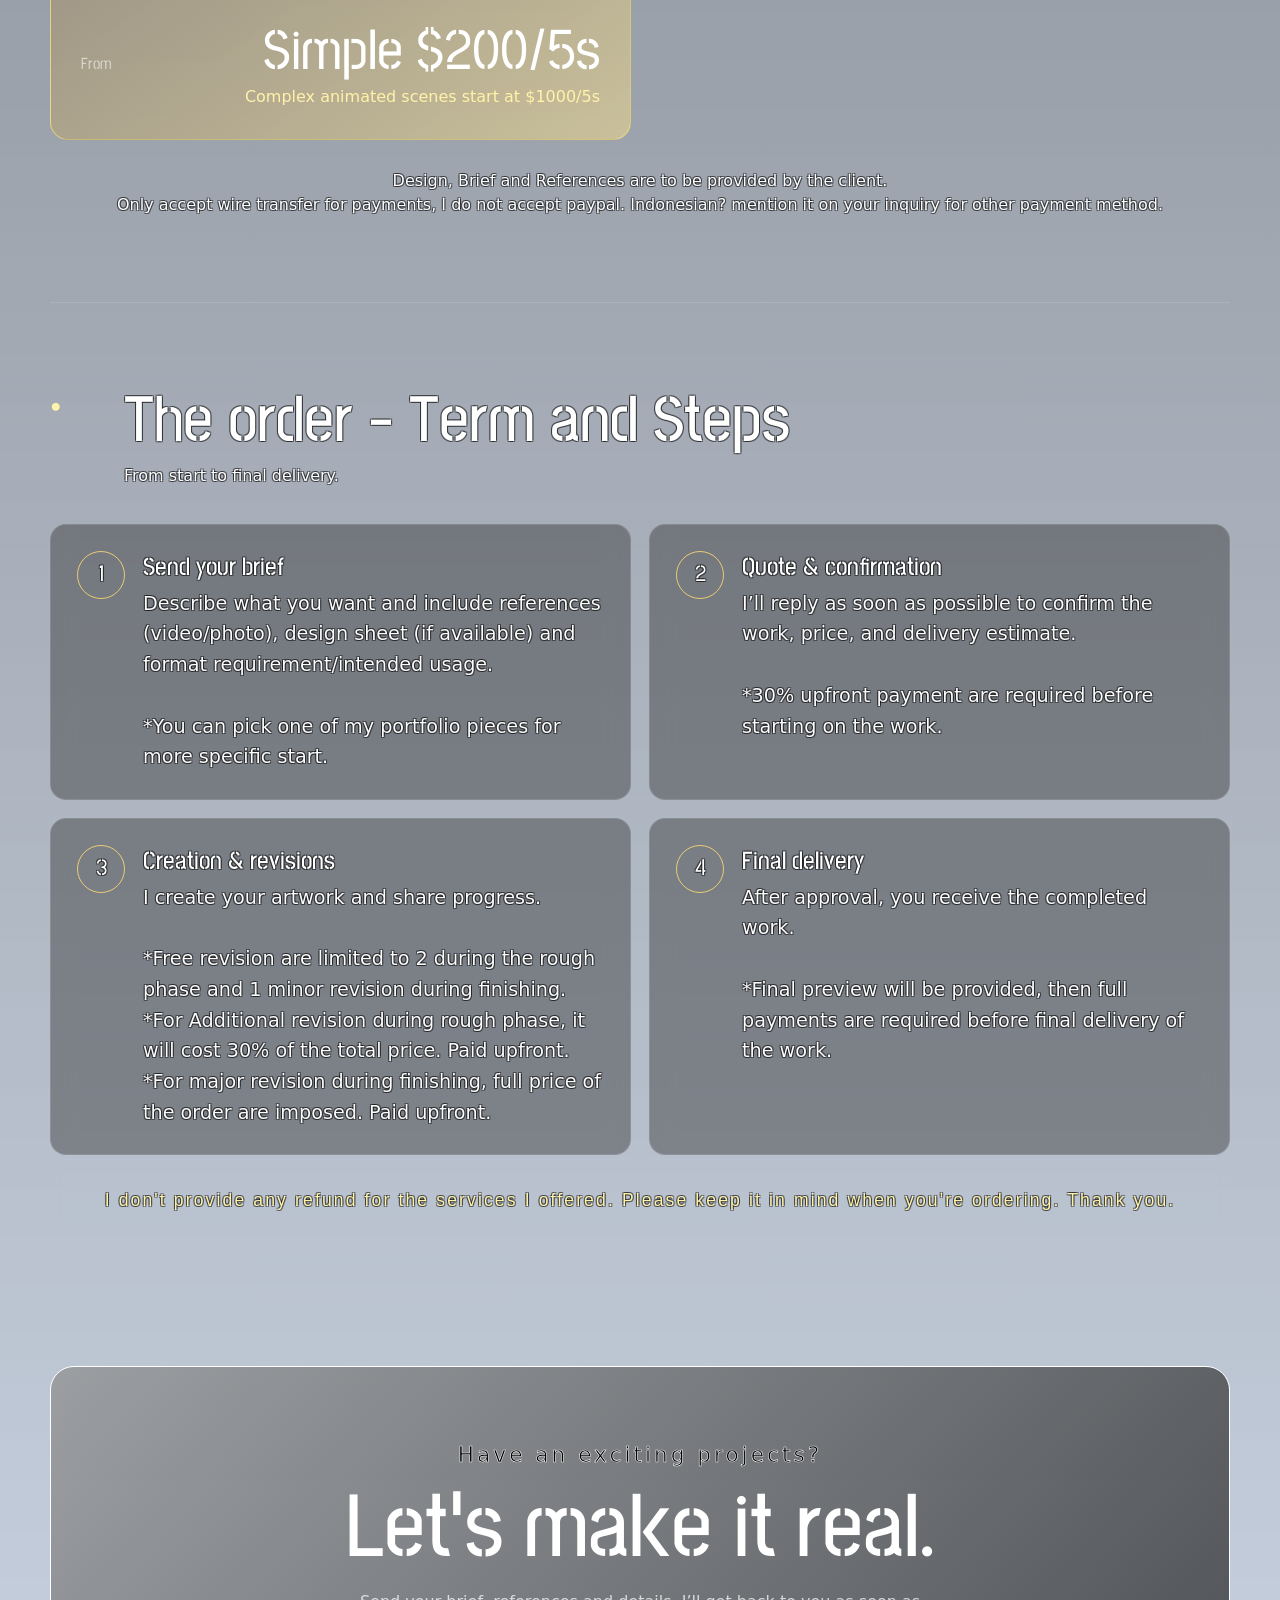
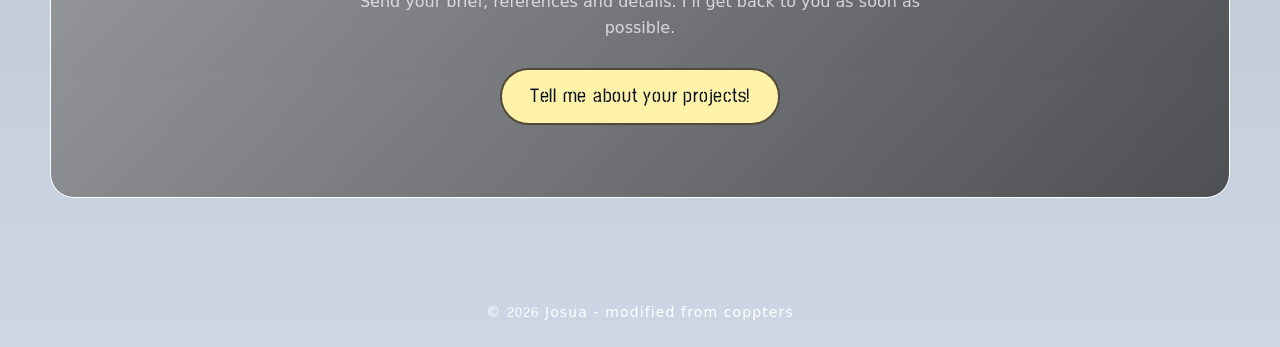
==== commit 798508ff: "edit loeading" ====
--- a/contact.html
+++ b/contact.html
@@ -142,7 +142,7 @@
         <div class="service-grid">
           <article class="service-card">
             <div class="service-example">
-              <img src="./images/Sample-character.gif" alt="Sample-character" loading="lazy">
+              <img src="./images/Sample-character.gif" alt="Sample-character" loading="eager">
               <span>Example</span>
             </div>
             <p class="service-label">Illustration - Character</p>
@@ -152,7 +152,7 @@
           </article>
           <article class="service-card">
             <div class="service-example">
-              <img src="./images/Sample-bg.png" alt="Sample-backgrounds" loading="lazy">
+              <img src="./images/Sample-bg.png" alt="Sample-backgrounds" loading="eager">
               <span>Example</span>
             </div>
             <p class="service-label">Illustration - Backgrounds</p>
@@ -162,7 +162,7 @@
           </article>
           <article class="service-card">
             <div class="service-example">
-              <img src="./images/Sample-storyboard.gif" alt="Sample-storyboard" loading="lazy">
+              <img src="./images/Sample-storyboard.gif" alt="Sample-storyboard" loading="eager">
               <span>Example</span>
             </div>
             <p class="service-label">Storyboard/Animatics</p>
@@ -173,7 +173,7 @@
          
           <article class="service-card">
             <div class="service-example">
-              <img src="./images/Sample-emoji.gif" alt="Sample-emoji" background-size="cover" loading="lazy">
+              <img src="./images/Sample-emoji.gif" alt="Sample-emoji" background-size="cover" loading="eager">
               <span>Example</span>
             </div>
             <p class="service-label">Animated Emoji</p>
@@ -183,7 +183,7 @@
           </article>
            <article class="service-card service-card-featured">
             <div class="service-example">
-              <img src="./images/Sample-animation.gif" alt="Sample-animation" loading="lazy">
+              <img src="./images/Sample-animation.gif" alt="Sample-animation" loading="eager">
               <span>Animated example</span>
             </div>
             <p class="service-label">Animation</p>
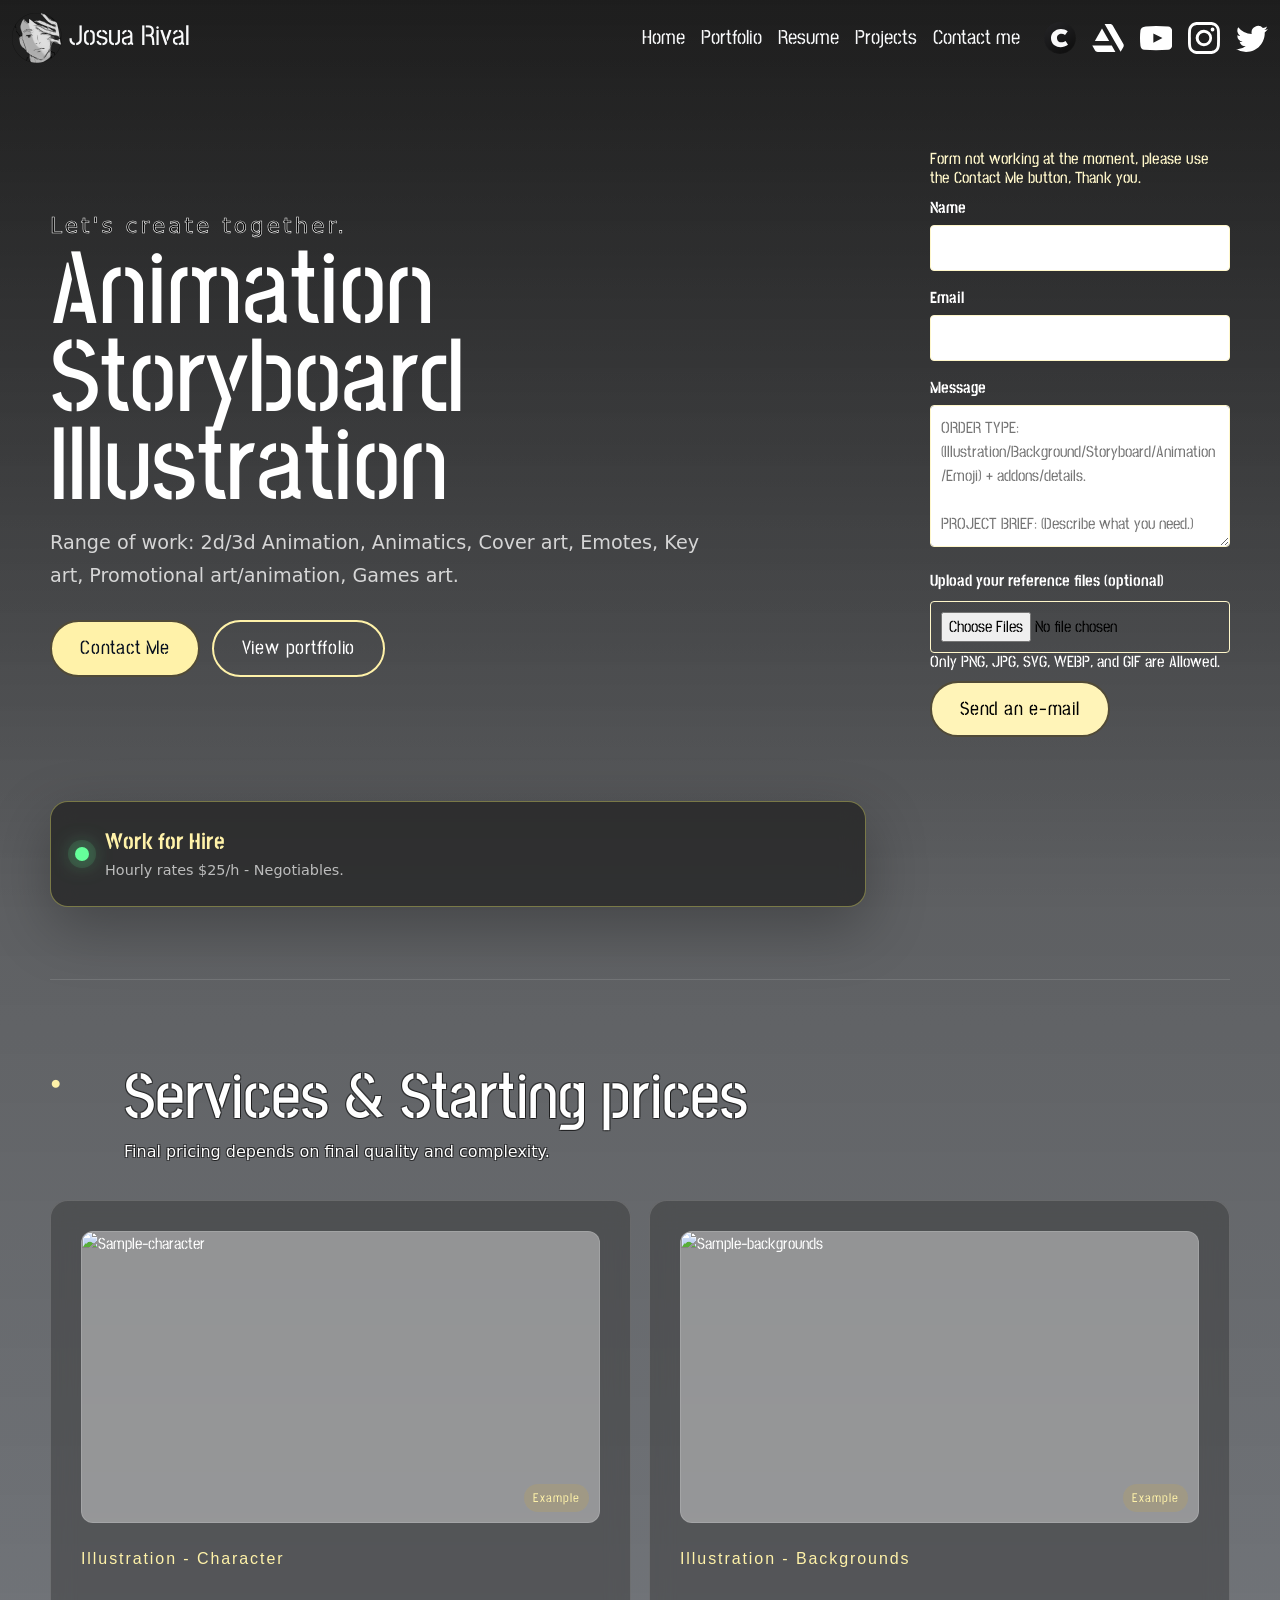
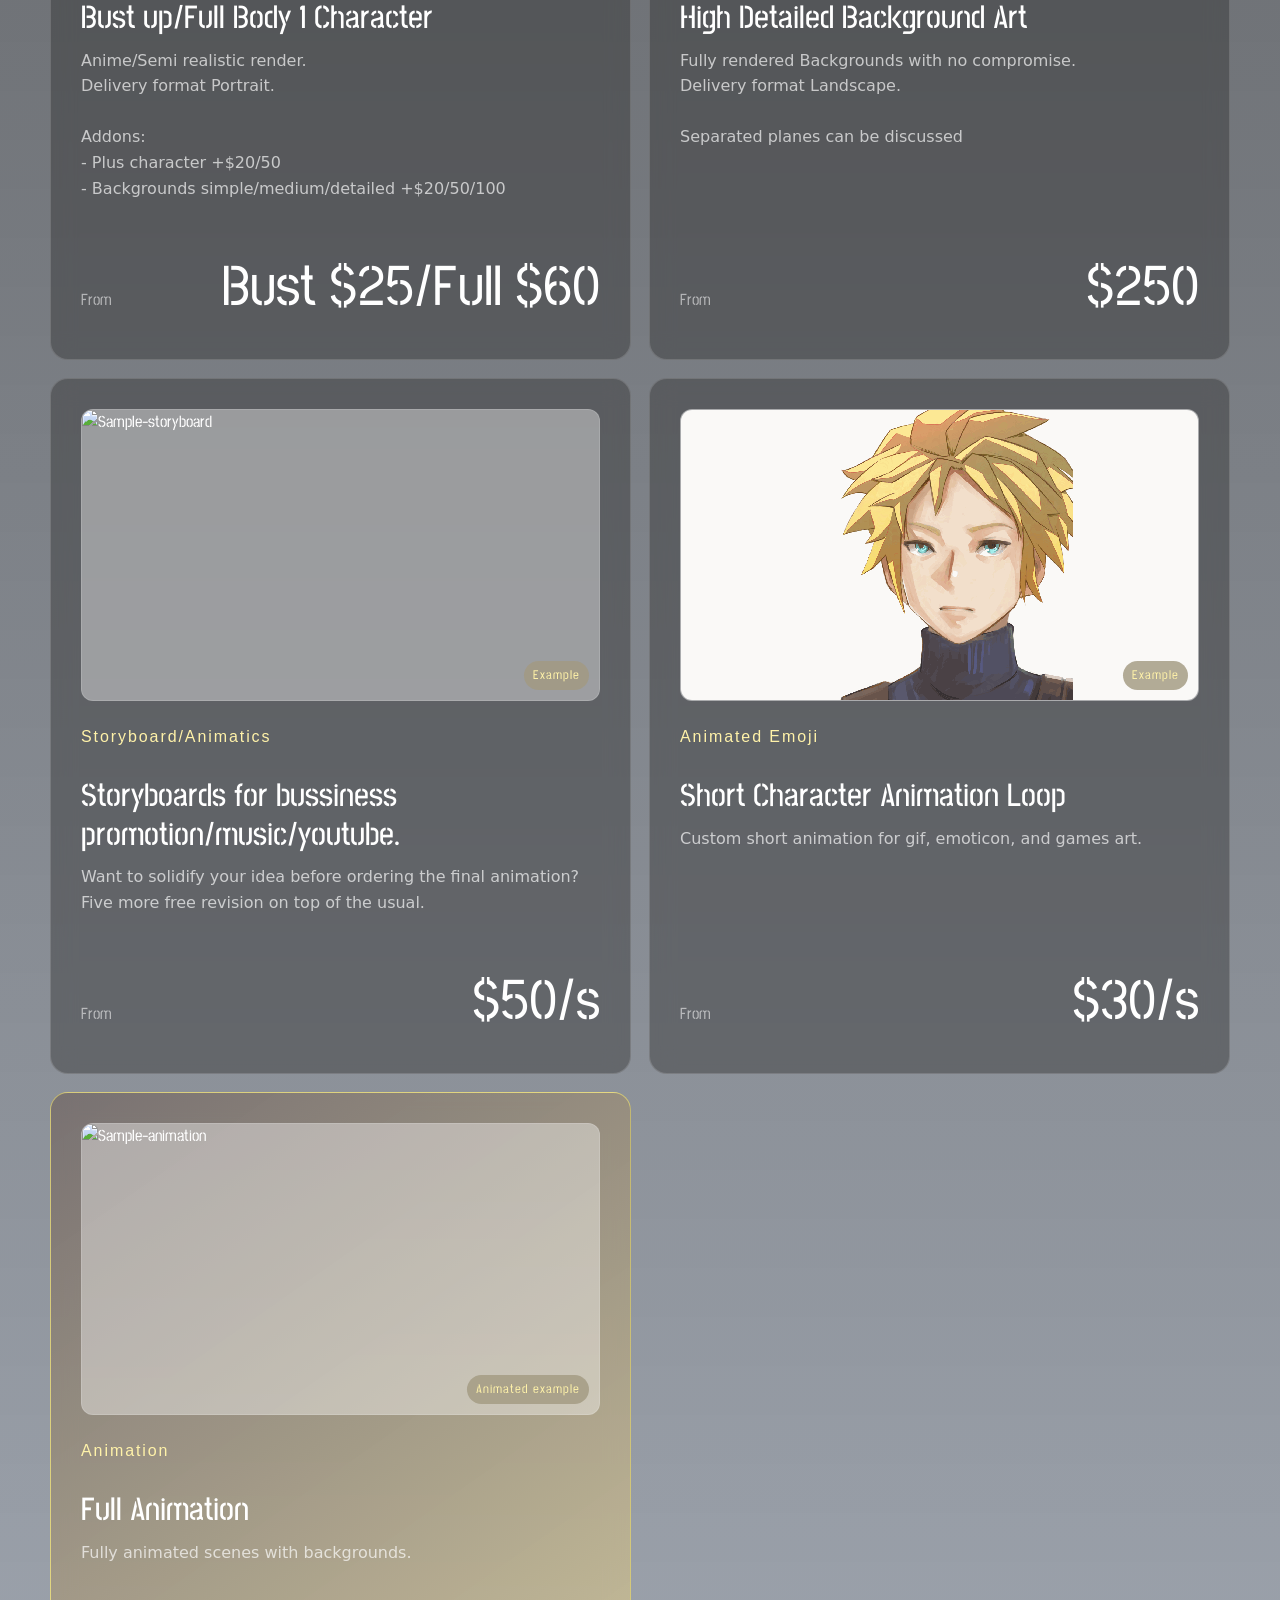
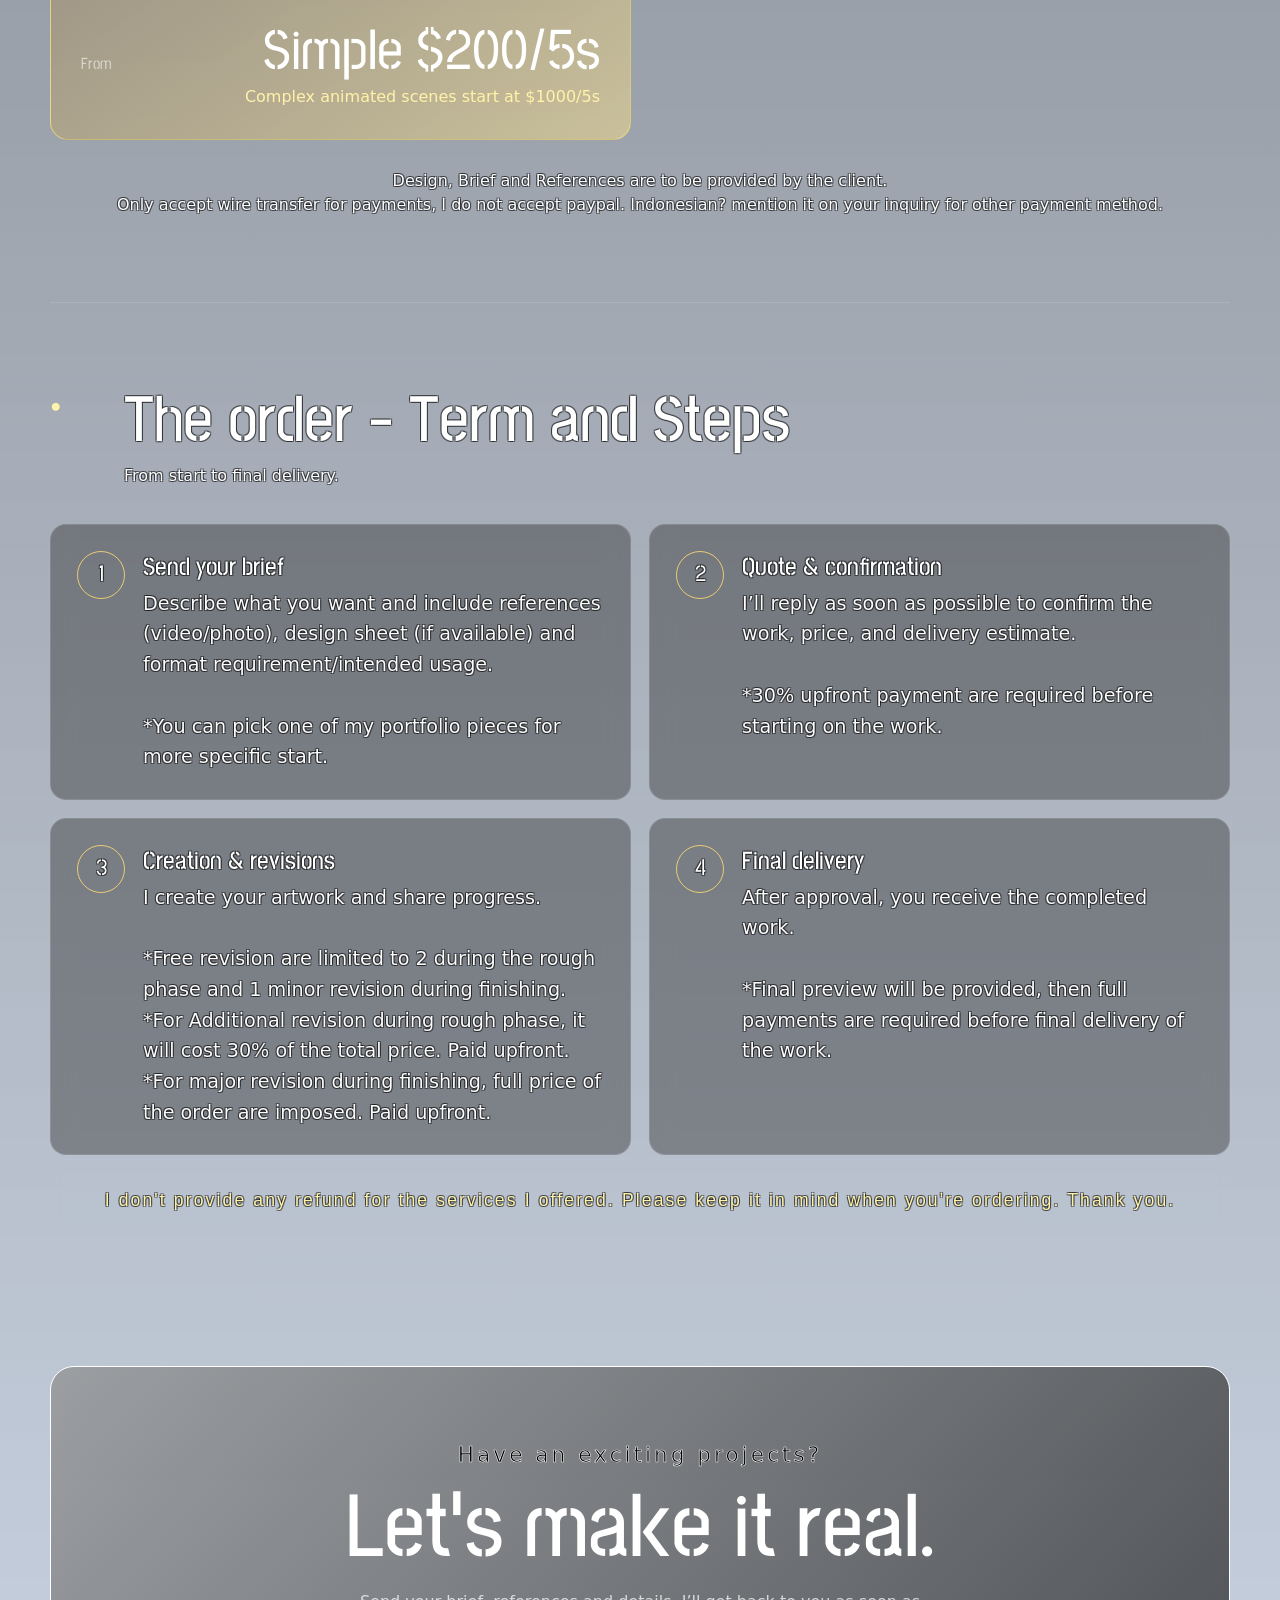
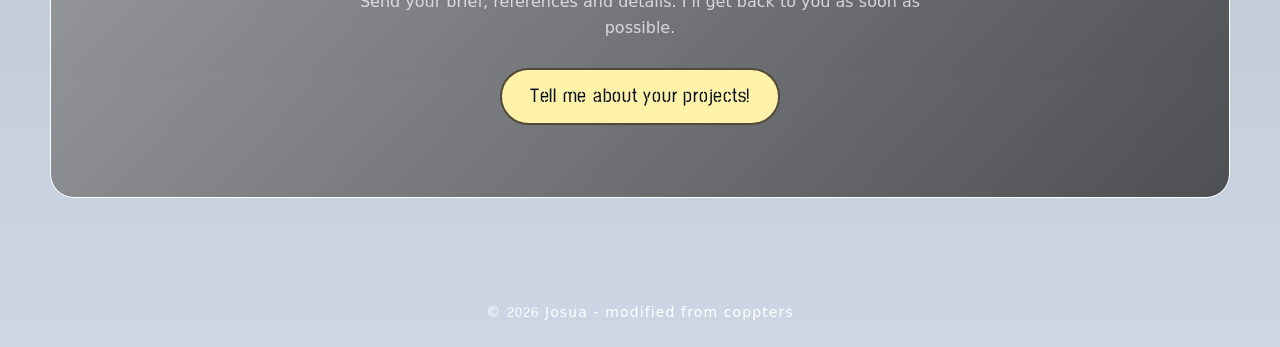
==== commit 79d3f2fc: "update cara" ====
--- a/contact.html
+++ b/contact.html
@@ -51,7 +51,7 @@
 
                <li class="nav-item ms-auto">
                 <ul class="nav row-md-4 justify-content-end list-unstyled d-flex">
-                 <li class="ms-3"><a class="text-body-secondary" href="https://cara.app/explore"><img src="./icon/cara.svg" alt="cara" width="32" height="32" fill="currentColor" viewBox="0 0 16 16">
+                 <li class="ms-3"><a class="text-body-secondary" href="https://cara.app/yosugz"><img src="./icon/cara.svg" alt="cara" width="32" height="32" fill="currentColor" viewBox="0 0 16 16">
                     <path d="M16 8.049c0-4.446-3.582-8.05-8-8.05C3.58 0-.002 3.603-.002 8.05c0 4.017 2.926 7.347 6.75 7.951v-5.625h-2.03V8.05H6.75V6.275c0-2.017 1.195-3.131 3.022-3.131.876 0 1.791.157 1.791.157v1.98h-1.009c-.993 0-1.303.621-1.303 1.258v1.51h2.218l-.354 2.326H9.25V16c3.824-.604 6.75-3.934 6.75-7.951z"/>
                   </svg></a></li>
                   <li class="ms-3"><a class="text-body-secondary" href="https://www.artstation.com/josua"><img src="./icon/artstation.svg" alt="artstation" width="32" height="32" fill="currentColor" viewBox="0 0 16 16">
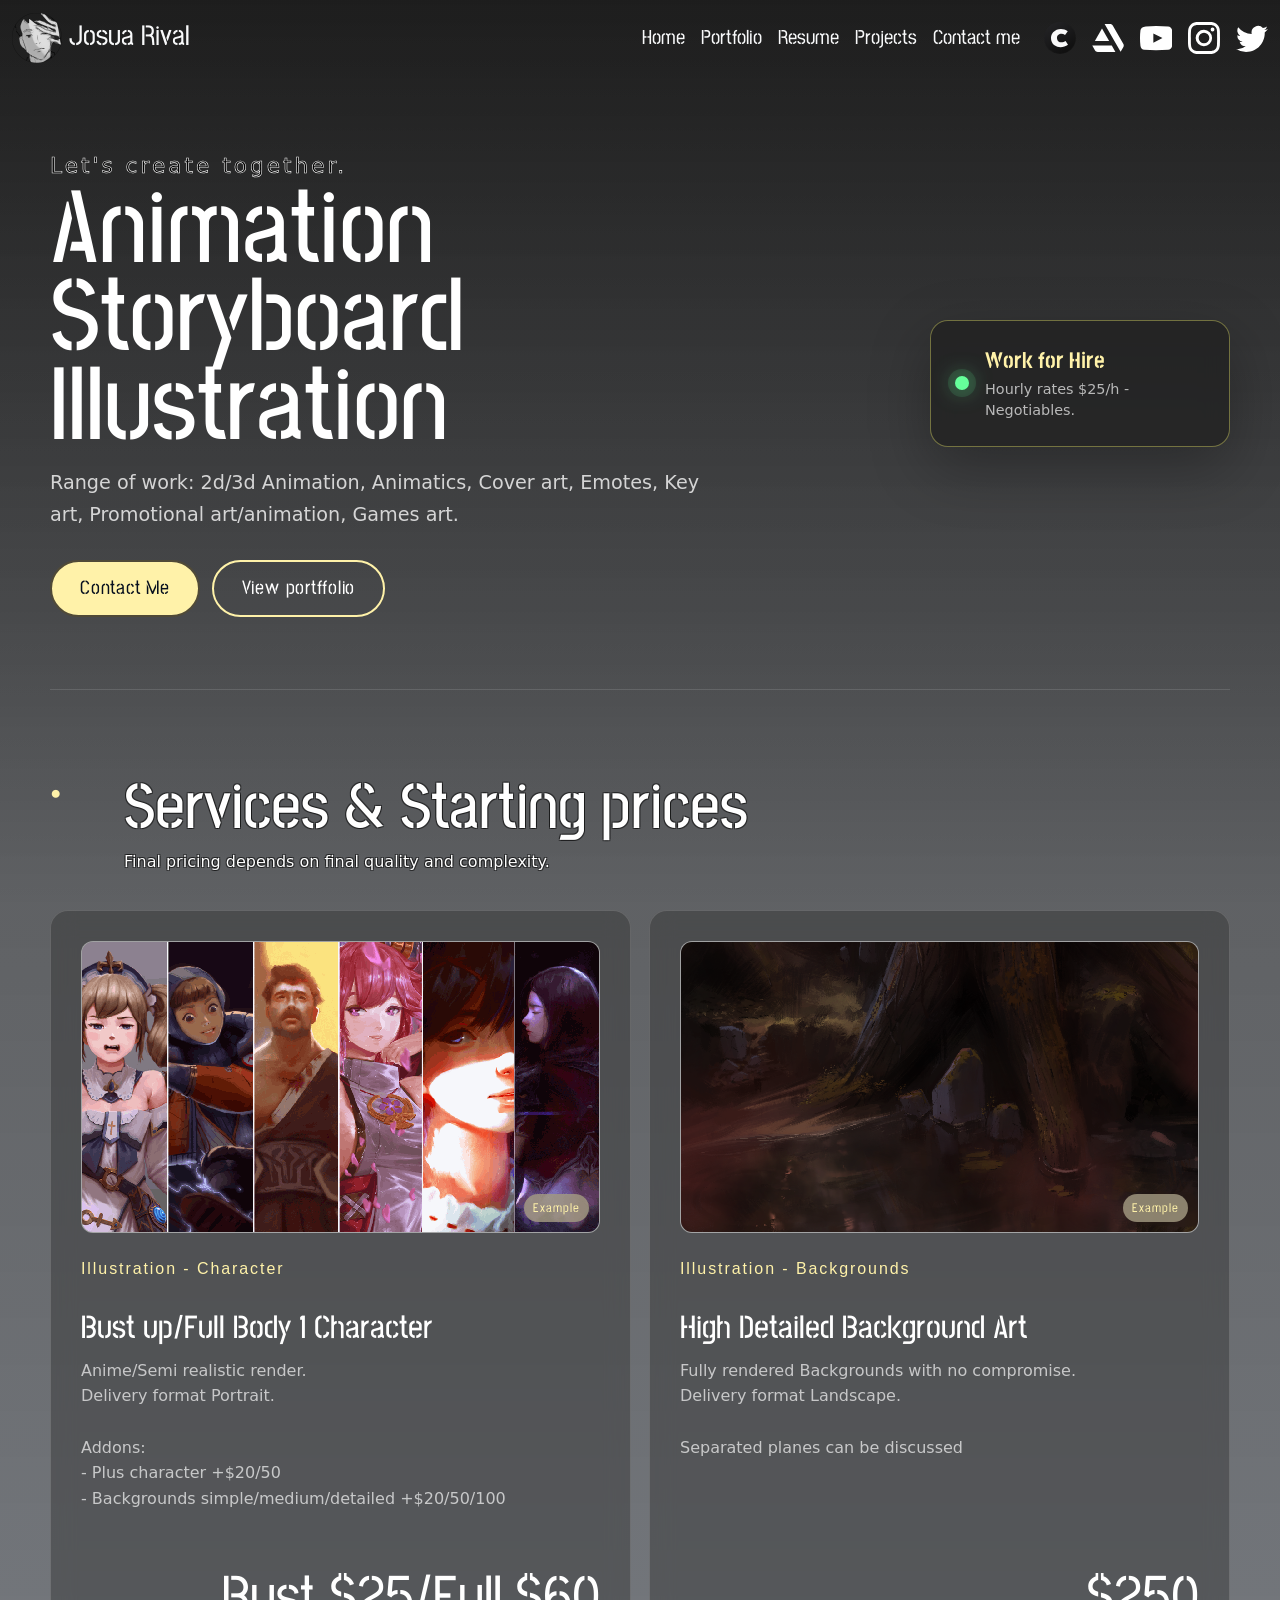
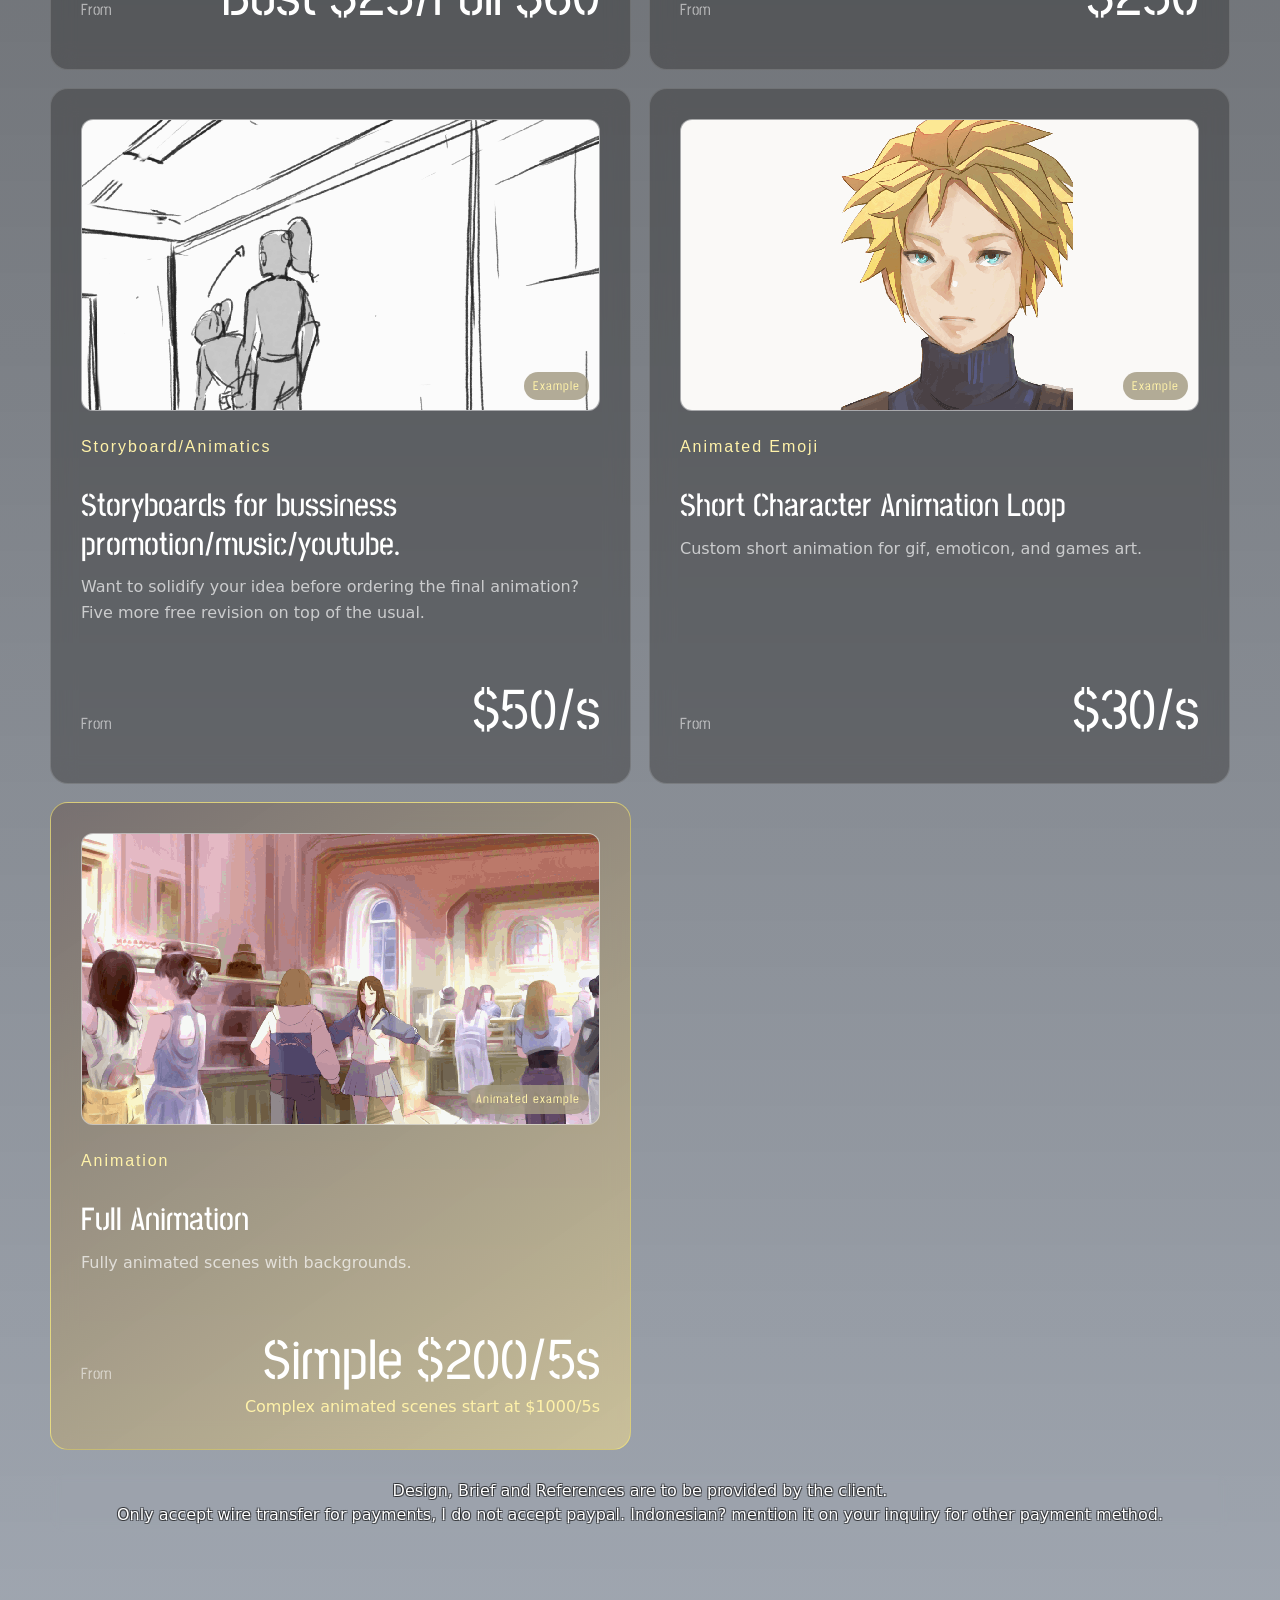
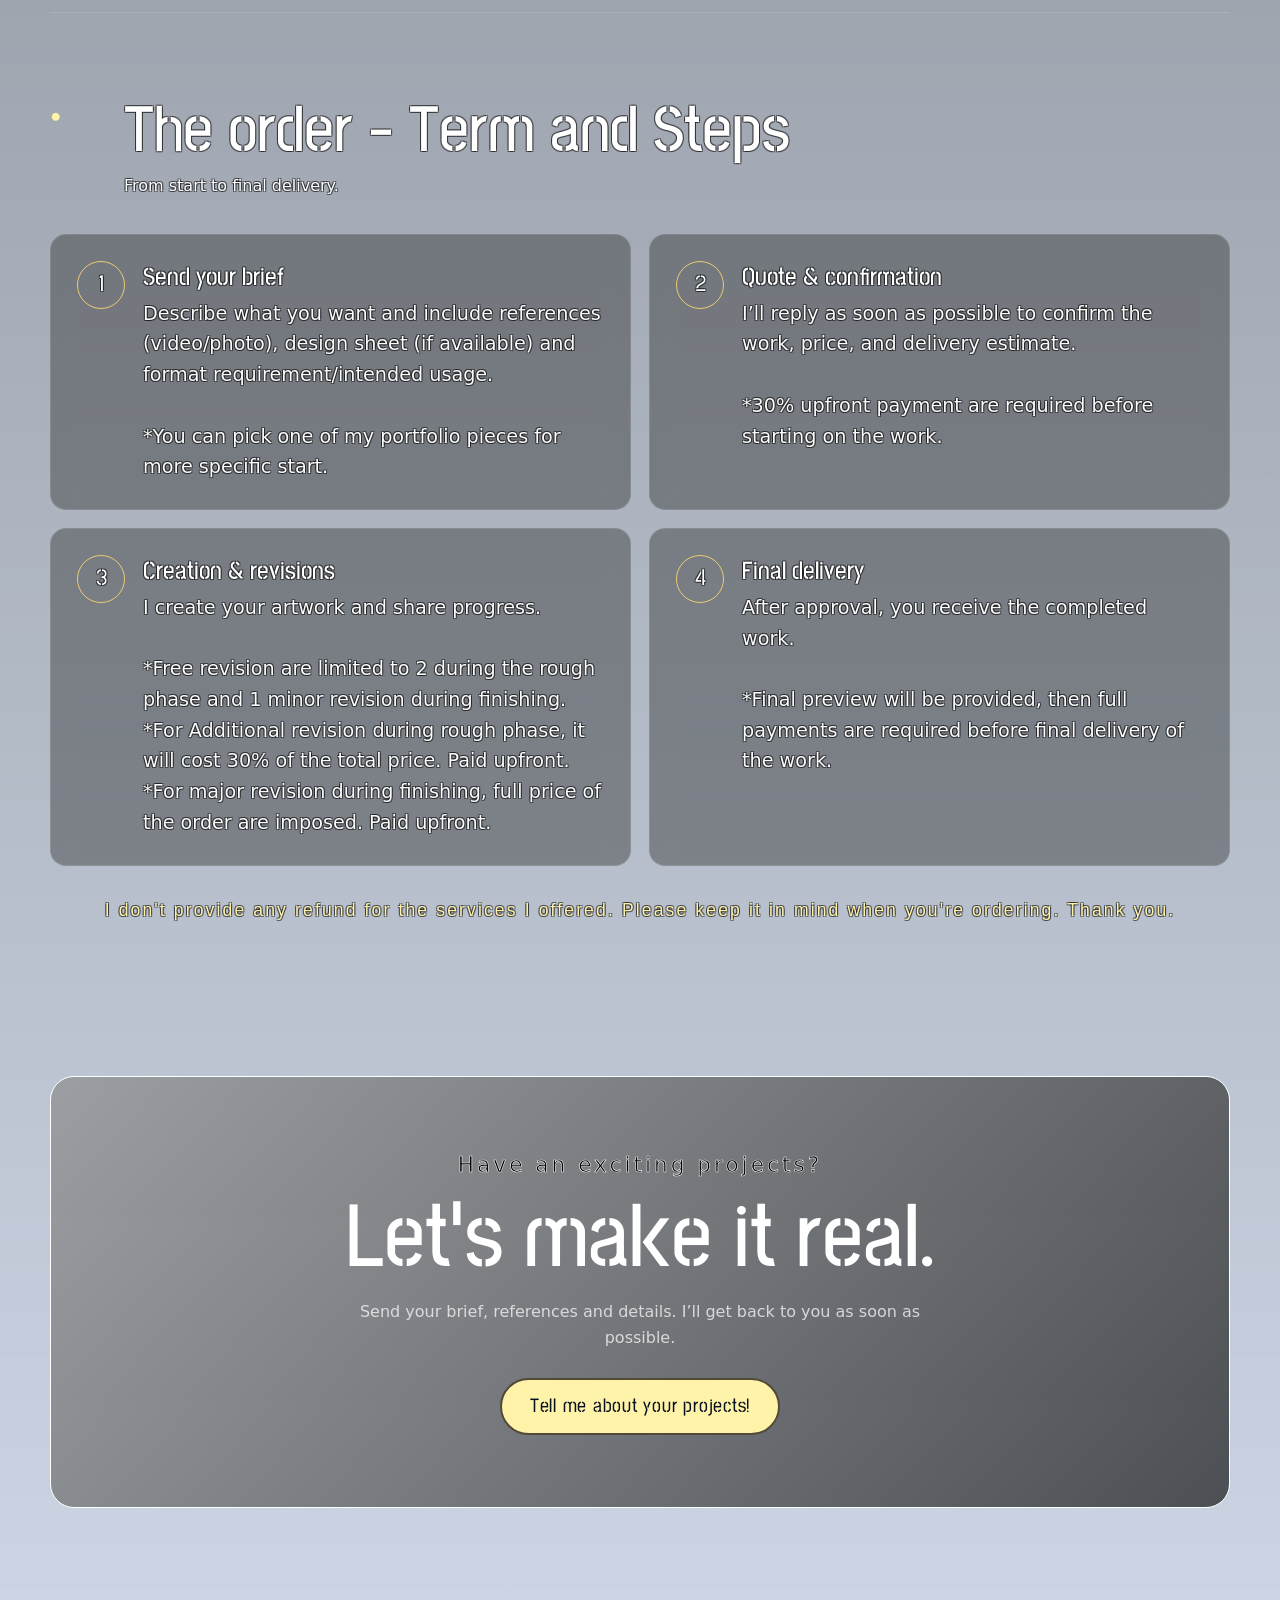
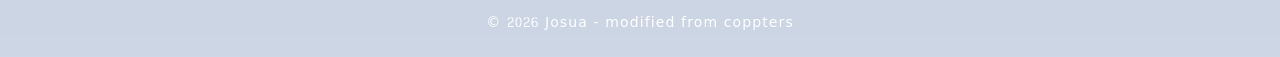
==== commit b5772fc5: "Initial commit" ====
--- a/contact.html
+++ b/contact.html
@@ -86,11 +86,11 @@
           </h1>
           <p class="commission-lead">Range of work: 2d/3d Animation, Animatics, Cover art, Emotes, Key art, Promotional art/animation, Games art.</p>
           <div class="commission-actions">
-            <a class="commission-button commission-button-primary" href="mailto:josuarival@gmail.com" target="_blank" rel="noopener noreferrer">Contact Me</a>
+            <a class="commission-button commission-button-primary" href="https://forms.gle/Dddbnj6ViEMxzEyF9" target="_blank" rel="noopener noreferrer">Contact Me</a>
             <a class="commission-button commission-button-secondary" href="portfolio.html">View portffolio</a>
           </div>
         </div>
-         <form action="#" method="POST">
+         <form action="#" method="POST" style="display:none;">
           <h6 style="color: #fff7ca;">Form not working at the moment, please use the Contact Me button, Thank you.</h6>
 
             <div class="form-group"><label>Name</label><input type="text" name="name" required></div>
@@ -232,7 +232,7 @@
         <p class="hero-kicker">Have an exciting projects?</p>
         <h2>Let’s make it real.</h2>
         <p>Send your brief, references and details. I’ll get back to you as soon as possible.</p>
-        <a class="commission-button commission-button-primary" href="mailto:josuarival@gmail.com" target="_blank" rel="noopener noreferrer">Tell me about your projects!</a>
+        <a class="commission-button commission-button-primary" href="https://forms.gle/Dddbnj6ViEMxzEyF9" target="_blank" rel="noopener noreferrer">Tell me about your projects!</a>
       </section>
     </main>
 
